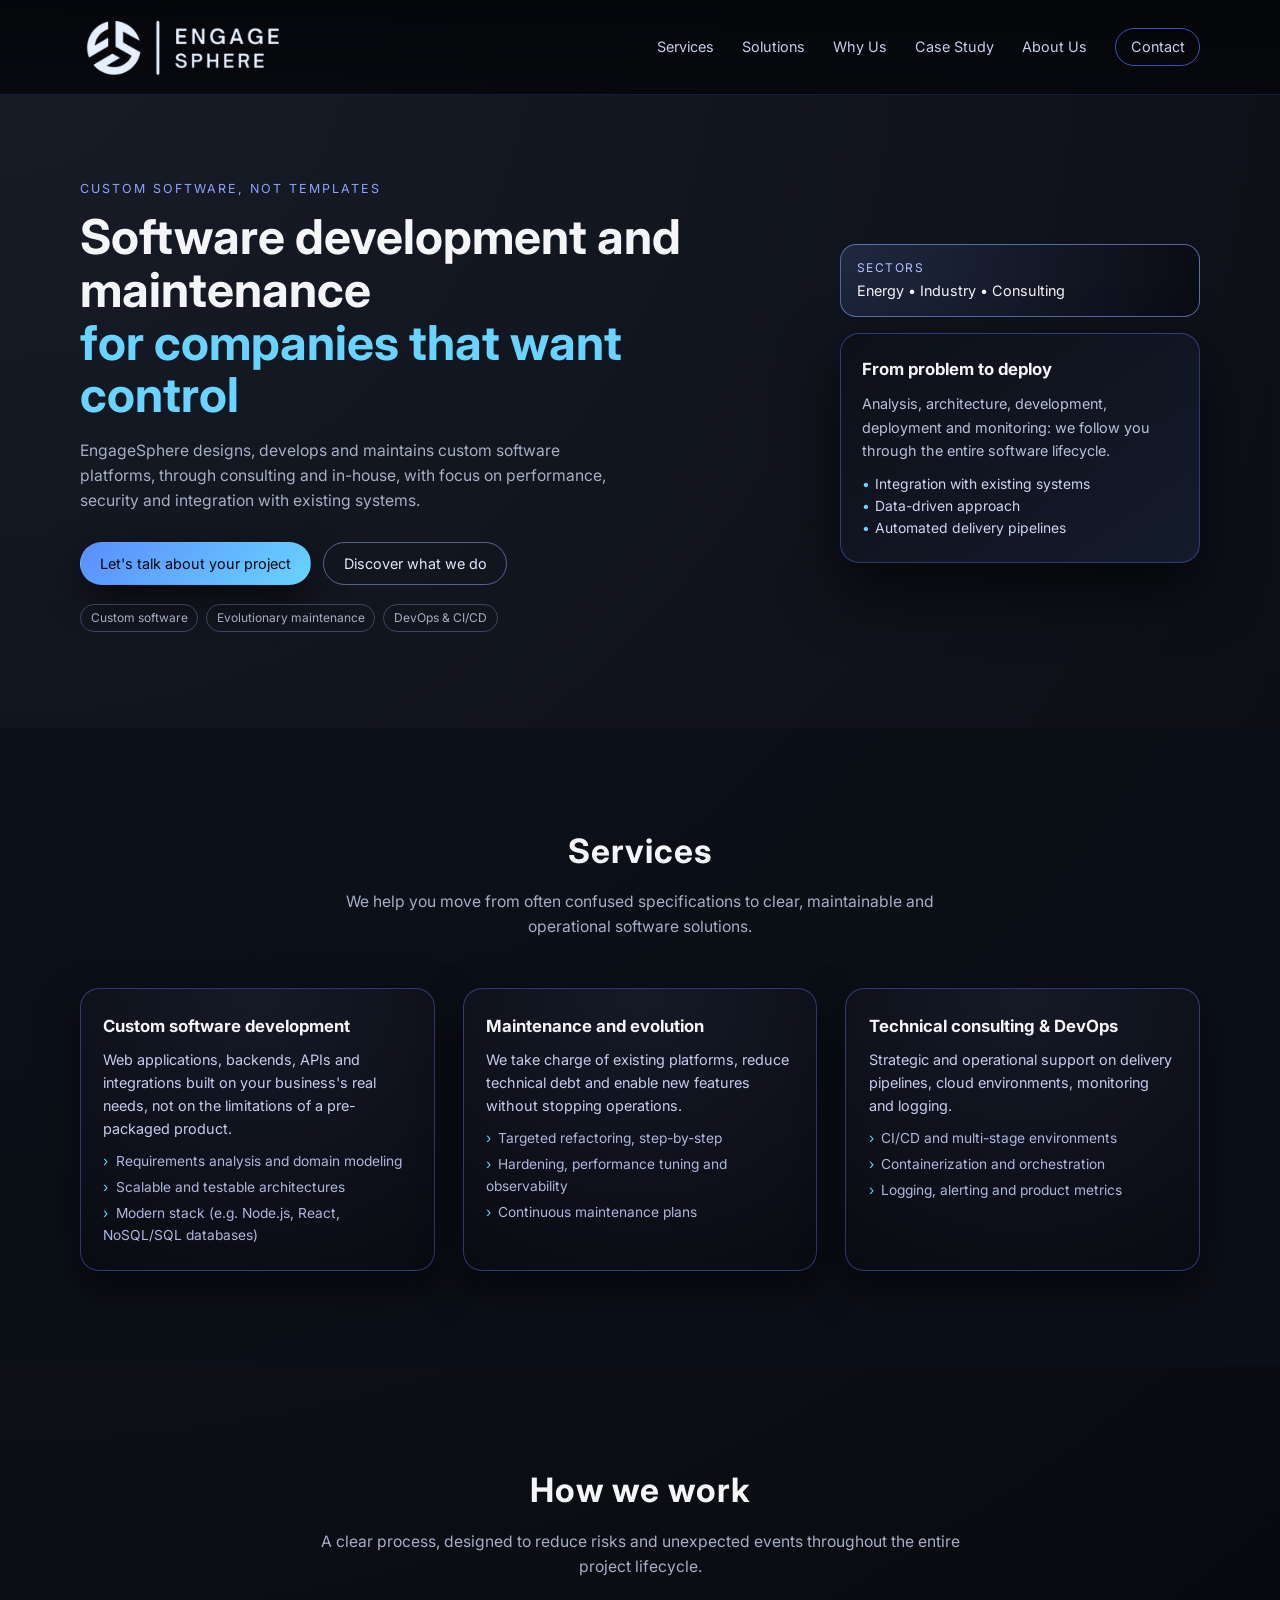
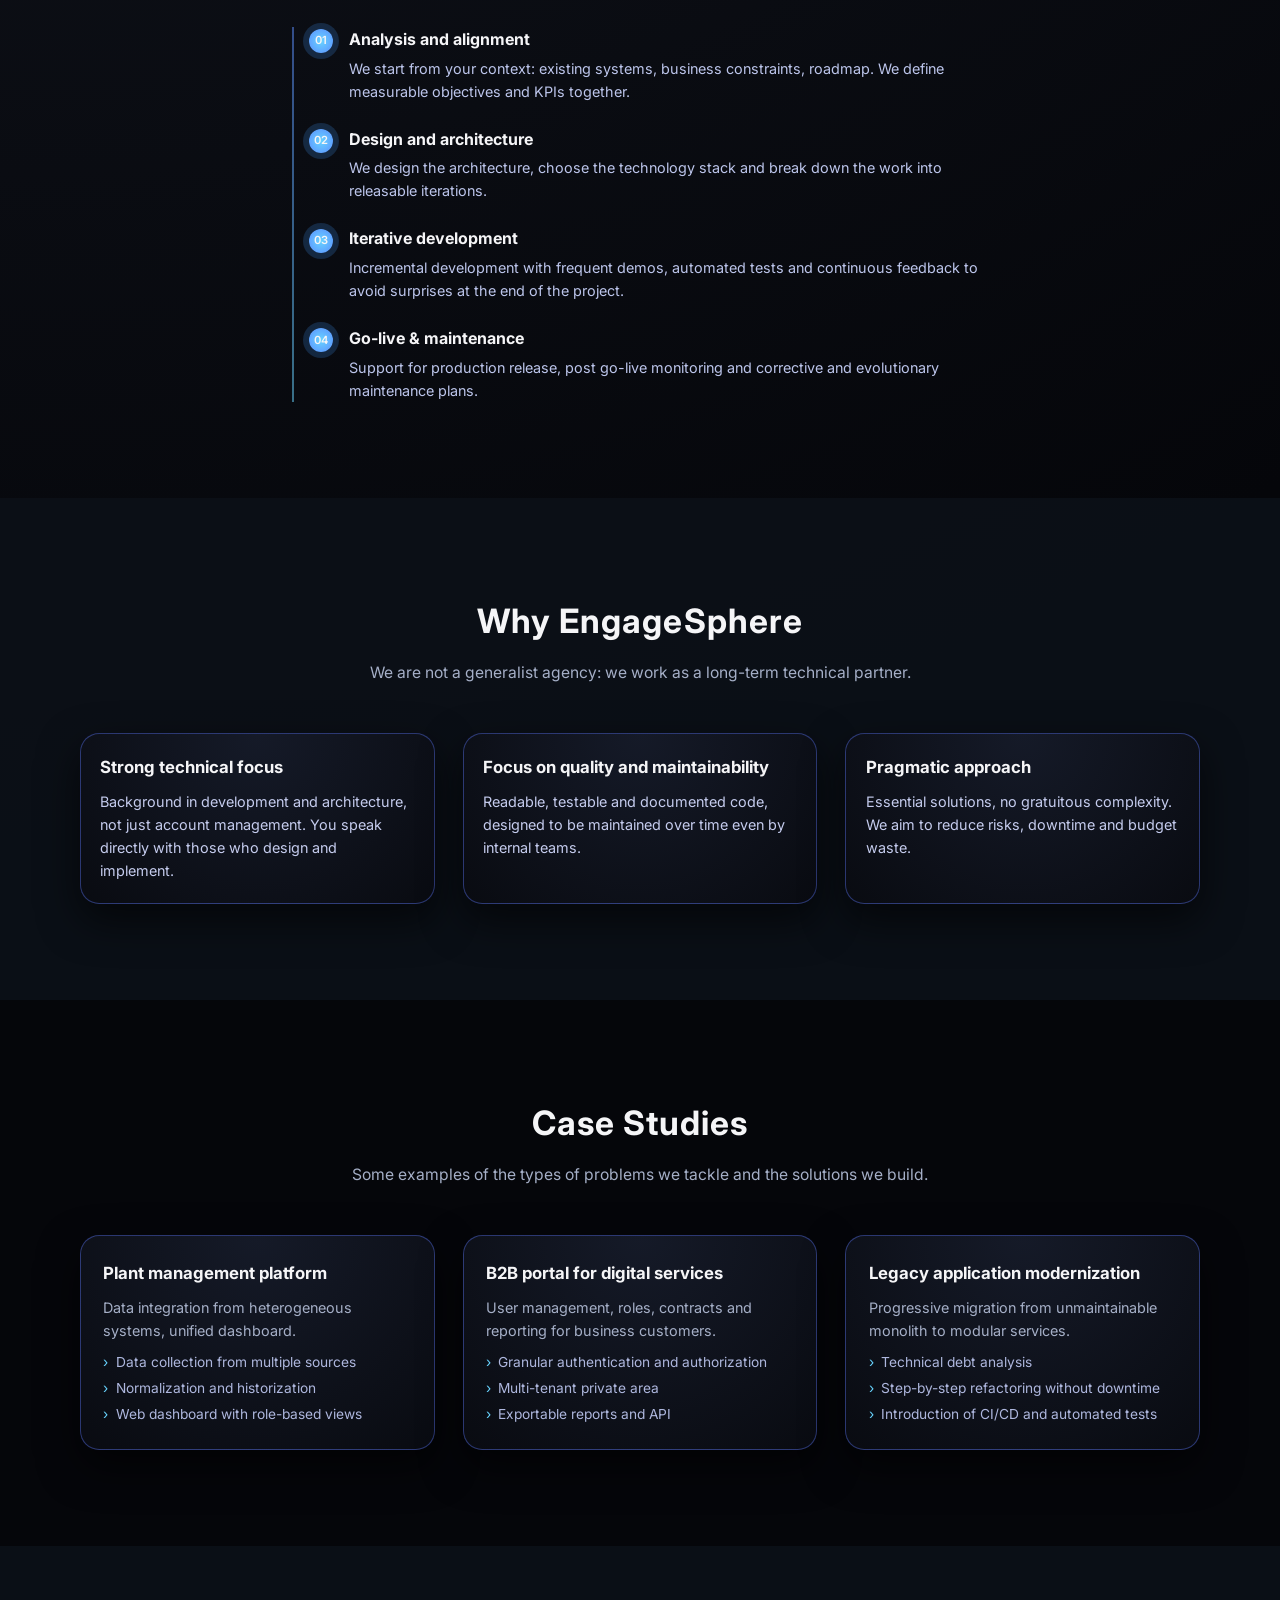
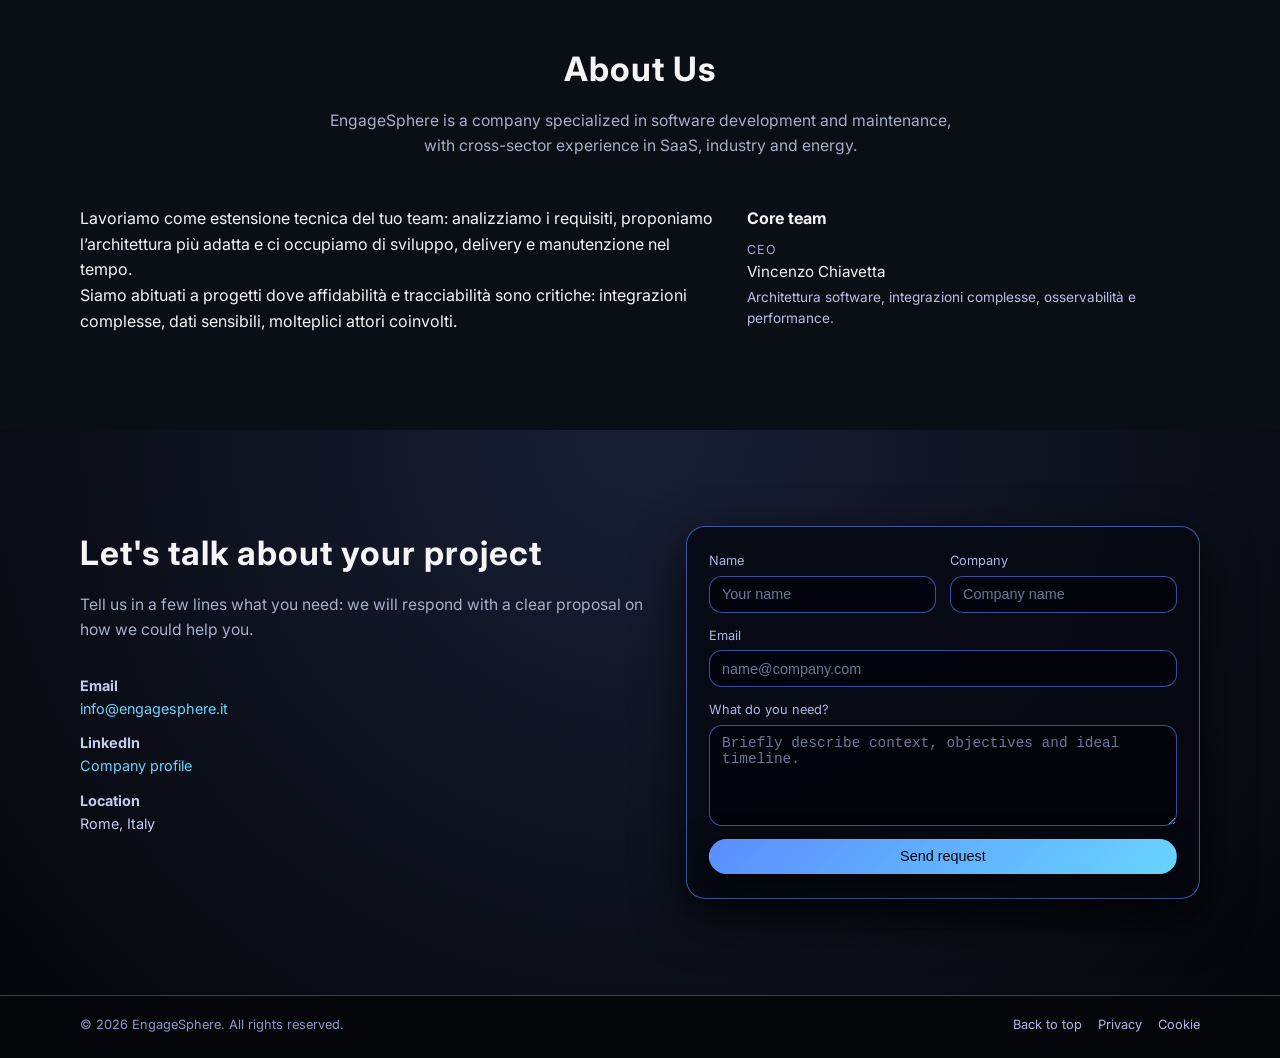
==== index.html @ ba004cc6 "first commit" ====
<!DOCTYPE html>
<html lang="en">

<head>
  <meta charset="UTF-8" />
  <meta name="viewport" content="width=device-width, initial-scale=1.0" />
  <title>EngageSphere – Custom Software & Consulting</title>
  <meta name="description"
    content="EngageSphere develops and maintains custom software, through consulting and in-house, for companies that want robust and scalable digital solutions.">
  <link rel="stylesheet" href="assets/css/style.css" />
  <link rel="preconnect" href="https://fonts.googleapis.com">
  <link rel="preconnect" href="https://fonts.gstatic.com" crossorigin>
  <link rel="icon" href="assets/img/favicon.svg" type="image/svg+xml" />

  <link href="https://fonts.googleapis.com/css2?family=Inter:wght@300;400;500;600;700&display=swap" rel="stylesheet">
</head>

<body>
  <header class="nav">
    <div class="nav-inner container">
      <a href="#hero" class="nav-logo">
        <img src="assets/img/engagesphere-logo.png" alt="EngageSphere Logo">
      </a>
      <input type="checkbox" id="nav-toggle" class="nav-toggle">

      <label for="nav-toggle" class="nav-toggle-label">
        <span></span>
      </label>
      <nav class="nav-links">
        <a href="#servizi">Services</a>
        <a href="#soluzioni">Solutions</a>
        <a href="#perche-noi">Why Us</a>
        <a href="#portfolio">Case Study</a>
        <a href="#chi-siamo">About Us</a>
        <a href="#contatti" class="nav-cta">Contact</a>
      </nav>
    </div>
  </header>

  <section id="hero" class="section hero">
    <div class="container hero-grid">
      <div class="hero-copy">
        <span class="eyebrow">Custom software, not templates</span>
        <h1>
          Software development and maintenance<br>
          <span class="accent">for companies that want control</span>
        </h1>
        <p class="hero-sub">
          EngageSphere designs, develops and maintains custom software platforms,
          through consulting and in-house, with focus on performance, security and
          integration with existing systems.
        </p>
        <div class="hero-actions">
          <a href="#contatti" class="btn primary">Let's talk about your project</a>
          <a href="#servizi" class="btn ghost">Discover what we do</a>
        </div>
        <div class="hero-tags">
          <span>Custom software</span>
          <span>Evolutionary maintenance</span>
          <span>DevOps & CI/CD</span>
        </div>
      </div>
      <div class="hero-panel">
        <div class="metric-card">
          <p class="metric-label">Sectors</p>
          <p class="metric-value">Energy • Industry • Consulting</p>
        </div>
        <div class="hero-card">
          <h3>From problem to deploy</h3>
          <p>
            Analysis, architecture, development, deployment and monitoring:
            we follow you through the entire software lifecycle.
          </p>
          <ul class="hero-list">
            <li>Integration with existing systems</li>
            <li>Data-driven approach</li>
            <li>Automated delivery pipelines</li>
          </ul>
        </div>
      </div>
    </div>
  </section>

  <section id="servizi" class="section section-alt">
    <div class="container">
      <div class="section-header">
        <h2>Services</h2>
        <p>
          We help you move from often confused specifications to clear,
          maintainable and operational software solutions.
        </p>
      </div>
      <div class="grid-3">
        <article class="card">
          <h3>Custom software development</h3>
          <p>
            Web applications, backends, APIs and integrations built on
            your business's real needs, not on the limitations of a
            pre-packaged product.
          </p>
          <ul class="card-list">
            <li>Requirements analysis and domain modeling</li>
            <li>Scalable and testable architectures</li>
            <li>Modern stack (e.g. Node.js, React, NoSQL/SQL databases)</li>
          </ul>
        </article>

        <article class="card">
          <h3>Maintenance and evolution</h3>
          <p>
            We take charge of existing platforms, reduce technical
            debt and enable new features without stopping operations.
          </p>
          <ul class="card-list">
            <li>Targeted refactoring, step-by-step</li>
            <li>Hardening, performance tuning and observability</li>
            <li>Continuous maintenance plans</li>
          </ul>
        </article>

        <article class="card">
          <h3>Technical consulting & DevOps</h3>
          <p>
            Strategic and operational support on delivery pipelines, cloud
            environments, monitoring and logging.
          </p>
          <ul class="card-list">
            <li>CI/CD and multi-stage environments</li>
            <li>Containerization and orchestration</li>
            <li>Logging, alerting and product metrics</li>
          </ul>
        </article>
      </div>
    </div>
  </section>

  <section id="soluzioni" class="section">
    <div class="container">
      <div class="section-header">
        <h2>How we work</h2>
        <p>
          A clear process, designed to reduce risks and unexpected events throughout
          the entire project lifecycle.
        </p>
      </div>
      <div class="timeline">
        <div class="timeline-item">
          <span class="timeline-step">01</span>
          <div class="timeline-content">
            <h3>Analysis and alignment</h3>
            <p>
              We start from your context: existing systems, business constraints,
              roadmap. We define measurable objectives and KPIs together.
            </p>
          </div>
        </div>

        <div class="timeline-item">
          <span class="timeline-step">02</span>
          <div class="timeline-content">
            <h3>Design and architecture</h3>
            <p>
              We design the architecture, choose the technology stack and
              break down the work into releasable iterations.
            </p>
          </div>
        </div>

        <div class="timeline-item">
          <span class="timeline-step">03</span>
          <div class="timeline-content">
            <h3>Iterative development</h3>
            <p>
              Incremental development with frequent demos, automated tests and
              continuous feedback to avoid surprises at the end of the project.
            </p>
          </div>
        </div>

        <div class="timeline-item">
          <span class="timeline-step">04</span>
          <div class="timeline-content">
            <h3>Go-live & maintenance</h3>
            <p>
              Support for production release, post go-live monitoring and
              corrective and evolutionary maintenance plans.
            </p>
          </div>
        </div>
      </div>
    </div>
  </section>

  <section id="perche-noi" class="section section-alt">
    <div class="container">
      <div class="section-header">
        <h2>Why EngageSphere</h2>
        <p>
          We are not a generalist agency: we work as a long-term
          technical partner.
        </p>
      </div>
      <div class="grid-3">
        <article class="card small">
          <h3>Strong technical focus</h3>
          <p>
            Background in development and architecture, not just account management.
            You speak directly with those who design and implement.
          </p>
        </article>

        <article class="card small">
          <h3>Focus on quality and maintainability</h3>
          <p>
            Readable, testable and documented code, designed to be
            maintained over time even by internal teams.
          </p>
        </article>

        <article class="card small">
          <h3>Pragmatic approach</h3>
          <p>
            Essential solutions, no gratuitous complexity. We aim to
            reduce risks, downtime and budget waste.
          </p>
        </article>
      </div>
    </div>
  </section>

  <section id="portfolio" class="section">
    <div class="container">
      <div class="section-header">
        <h2>Case Studies</h2>
        <p>
          Some examples of the types of problems we tackle and the solutions
          we build.
        </p>
      </div>
      <div class="grid-3">
        <article class="card">
          <h3>Plant management platform</h3>
          <p class="tagline">
            Data integration from heterogeneous systems, unified dashboard.
          </p>
          <ul class="card-list">
            <li>Data collection from multiple sources</li>
            <li>Normalization and historization</li>
            <li>Web dashboard with role-based views</li>
          </ul>
        </article>

        <article class="card">
          <h3>B2B portal for digital services</h3>
          <p class="tagline">
            User management, roles, contracts and reporting for business customers.
          </p>
          <ul class="card-list">
            <li>Granular authentication and authorization</li>
            <li>Multi-tenant private area</li>
            <li>Exportable reports and API</li>
          </ul>
        </article>

        <article class="card">
          <h3>Legacy application modernization</h3>
          <p class="tagline">
            Progressive migration from unmaintainable monolith to modular services.
          </p>
          <ul class="card-list">
            <li>Technical debt analysis</li>
            <li>Step-by-step refactoring without downtime</li>
            <li>Introduction of CI/CD and automated tests</li>
          </ul>
        </article>
      </div>
    </div>
  </section>

  <section id="chi-siamo" class="section section-alt">
    <div class="container">
      <div class="section-header">
        <h2>About Us</h2>
        <p>
          EngageSphere is a company specialized in software development and maintenance,
          with cross-sector experience in SaaS, industry and energy.
        </p>
      </div>
      <div class="about-grid">
        <div>
          <p>
            Lavoriamo come estensione tecnica del tuo team: analizziamo i
            requisiti, proponiamo l’architettura più adatta e ci occupiamo di
            sviluppo, delivery e manutenzione nel tempo.
          </p>
          <p>
            Siamo abituati a progetti dove affidabilità e tracciabilità sono
            critiche: integrazioni complesse, dati sensibili, molteplici attori
            coinvolti.
          </p>
        </div>
        <div class="team">
          <h3>Core team</h3>
          <ul>
            <li>
              <span class="role">CEO</span>
              <span class="name">Vincenzo Chiavetta</span>
              <p>
                Architettura software, integrazioni complesse, osservabilità e
                performance.
              </p>
            </li>
          </ul>
        </div>
      </div>
    </div>
  </section>

  <section id="contatti" class="section contact">
    <div class="container contact-grid">
      <div>
        <div class="section-header left">
          <h2>Let's talk about your project</h2>
          <p>
            Tell us in a few lines what you need: we will respond with a
            clear proposal on how we could help you.
          </p>
        </div>
        <div class="contact-info">
          <p><strong>Email</strong><br><a href="mailto:info@engagesphere.it">info@engagesphere.it</a></p>
          <p><strong>LinkedIn</strong><br><a href="https://www.linkedin.com/company/engagesphere-srls" target="_blank"
              rel="noopener">Company profile</a></p>
          <p><strong>Location</strong><br>Rome, Italy</p>
        </div>
      </div>
      <div>
        <form class="contact-form" id="contact-form">
          <div class="form-row">
            <div class="form-field">
              <label for="nome">Name</label>
              <input type="text" id="nome" name="name" placeholder="Your name" required>
            </div>
            <div class="form-field">
              <label for="azienda">Company</label>
              <input type="text" id="azienda" name="company" placeholder="Company name">
            </div>
          </div>

          <div class="form-field">
            <label for="email">Email</label>
            <input type="email" id="email" name="email" placeholder="name@company.com" required>
          </div>

          <div class="form-field">
            <label for="messaggio">What do you need?</label>
            <textarea required id="messaggio" name="message" rows="5"
              placeholder="Briefly describe context, objectives and ideal timeline."></textarea>
          </div>
          <p class="form-note" id="form-note"></p>
          <button type="submit" class="btn primary full-width">
            Send request
          </button>
        </form>
      </div>
    </div>
  </section>

  <footer class="footer">
    <div class="container footer-inner">
      <span>© <span id="year"></span> EngageSphere. All rights reserved.</span>
      <div class="footer-links">
        <a href="#hero">Back to top</a>
        <a href="privacy.html">Privacy</a>
        <a href="cookies.html">Cookie</a>
      </div>
    </div>
  </footer>

  <script>
    document.getElementById('year').textContent = new Date().getFullYear();

    document
      .getElementById('contact-form')
      .addEventListener('submit', function (e) {
        e.preventDefault();

        fetch('https://formspree.io/f/meowngrq', {
          method: 'POST',
          header: {
            origin: 'https://engagesphere.it'
          },
          body: new FormData(this),
        }).finally(() => {
          const formNote = document.getElementById('form-note');

          formNote.textContent = 'Thank you for contacting us! We will respond as soon as possible.';

          setTimeout(() => {
            formNote.textContent = '';
            this.reset();
          }, 5000);
        });

      });
  </script>
</body>

</html>
---- assets/css/style.css ----
/* RESET BASE MOLTO LEGGERO */
*,
*::before,
*::after {
  box-sizing: border-box;
  margin: 0;
  padding: 0;
}

html {
  scroll-behavior: smooth;
  background-color: #000;
}

body {
  font-family: 'Inter', system-ui, -apple-system, BlinkMacSystemFont, 'Segoe UI',
    sans-serif;
  background: radial-gradient(circle at top left, #171c27 0, #05060a 55%);
  color: #f5f5f7;
  line-height: 1.6;
}

/* LAYOUT GENERALE */

.container {
  width: min(1120px, 100% - 3rem);
  margin: 0 auto;
}

.section {
  padding: 6rem 0;
}

.section-alt {
  background: rgba(12, 16, 24, 0.9);
}

.section-header {
  text-align: center;
  max-width: 640px;
  margin: 0 auto 3rem;
}

.section-header.left {
  text-align: left;
  margin: 0 0 2rem;
}

.section-header h2 {
  font-size: 2.1rem;
  letter-spacing: 0.03em;
  margin-bottom: 0.75rem;
}

.section-header p {
  color: #a5afc7;
  font-size: 0.98rem;
}

/* NAVBAR */

.nav {
  position: sticky;
  top: 0;
  z-index: 1000;
  backdrop-filter: blur(12px);
  background: linear-gradient(to bottom, rgba(5, 6, 10, 0.95), rgba(5, 6, 10, 0.82));
  border-bottom: 1px solid rgba(84, 115, 255, 0.2);
}

.nav-inner {
  display: flex;
  align-items: center;
  justify-content: space-between;
  padding: 0.75rem 0;
}

.nav-logo {
  display: flex;
  align-items: center;
  gap: 0.5rem;
  text-decoration: none;
  color: #f5f5f7;
  font-weight: 600;
  letter-spacing: 0.04em;
  text-transform: uppercase;
  font-size: 0.8rem;
}

.nav-logo img {
  height: 70px;
  width: auto;
}

.nav-links {
  display: flex;
  align-items: center;
  gap: 1.75rem;
  font-size: 0.9rem;
}

.nav-links a {
  text-decoration: none;
  color: #c7cfeb;
  transition: color 0.2s ease, transform 0.2s ease;
}

.nav-links a:hover {
  color: #ffffff;
  transform: translateY(-1px);
}

.nav-cta {
  padding: 0.4rem 0.9rem;
  border-radius: 999px;
  border: 1px solid rgba(84, 115, 255, 0.7);
}

/* NAV MOBILE */

.nav-toggle {
  display: none;
  height: 22px;
}

.nav-toggle-label {
  display: none;
  cursor: pointer;
}

.nav-toggle-label span,
.nav-toggle-label span::before,
.nav-toggle-label span::after {
  display: block;
  width: 22px;
  height: 2px;
  background: #ffffff;
  border-radius: 10px;
  position: relative;
  transition: 0.2s ease;
}

.nav-toggle-label span::before,
.nav-toggle-label span::after {
  content: '';
  position: absolute;
  left: 0;
}

.nav-toggle-label span::before {
  top: -6px;
}

.nav-toggle-label span::after {
  top: 6px;
}

/* HERO */

.hero {
  padding-top: 5rem;
}

.hero-grid {
  display: grid;
  gap: 3rem;
  align-items: center;
}

.hero-copy h1 {
  font-size: clamp(2.3rem, 4vw, 3rem);
  line-height: 1.1;
  margin-bottom: 1rem;
}

.hero-copy .accent {
  color: #68d4ff;
}

.hero-sub {
  color: #a5afc7;
  max-width: 34rem;
  font-size: 0.98rem;
}

.eyebrow {
  display: inline-block;
  font-size: 0.78rem;
  text-transform: uppercase;
  letter-spacing: 0.16em;
  color: #8fa2ff;
  margin-bottom: 0.75rem;
}

.hero-actions {
  display: flex;
  flex-wrap: wrap;
  gap: 0.75rem;
  margin: 1.8rem 0 1.2rem;
}

.hero-tags {
  display: flex;
  flex-wrap: wrap;
  gap: 0.5rem;
}

.hero-tags span {
  font-size: 0.75rem;
  padding: 0.2rem 0.6rem;
  border-radius: 999px;
  border: 1px solid rgba(158, 175, 255, 0.3);
  color: #a5afc7;
}

/* HERO PANEL */

.hero-panel {
  display: grid;
  gap: 1rem;
  max-width: 360px;
  margin-left: auto;
}

.metric-card {
  padding: 0.85rem 1rem;
  border-radius: 1rem;
  background: radial-gradient(circle at top left, #1f2840, #0a0c13);
  border: 1px solid rgba(130, 162, 255, 0.6);
}

.metric-label {
  font-size: 0.75rem;
  text-transform: uppercase;
  letter-spacing: 0.12em;
  color: #b5c0ff;
}

.metric-value {
  font-size: 0.9rem;
  margin-top: 0.1rem;
}

.hero-card {
  padding: 1.4rem 1.3rem;
  border-radius: 1.2rem;
  background: linear-gradient(145deg, #0d1018, #141b2b);
  border: 1px solid rgba(87, 119, 255, 0.4);
  box-shadow: 0 26px 60px rgba(0, 0, 0, 0.65);
}

.hero-card h3 {
  margin-bottom: 0.6rem;
  font-size: 1.05rem;
}

.hero-card p {
  color: #b7c0dd;
  font-size: 0.9rem;
  margin-bottom: 0.7rem;
}

.hero-list {
  list-style: none;
  font-size: 0.87rem;
  color: #cfd5f3;
}

.hero-list li::before {
  content: '•';
  margin-right: 0.35rem;
  color: #68d4ff;
}

/* BUTTONS */

.btn {
  display: inline-flex;
  align-items: center;
  justify-content: center;
  padding: 0.55rem 1.2rem;
  border-radius: 999px;
  border: 1px solid transparent;
  font-size: 0.9rem;
  text-decoration: none;
  cursor: pointer;
  transition: background 0.18s ease, color 0.18s ease, transform 0.18s ease,
    box-shadow 0.18s ease, border-color 0.18s ease;
  white-space: nowrap;
}

.btn.primary {
  background: linear-gradient(135deg, #5b8dff, #68d4ff);
  color: #05060a;
  box-shadow: 0 14px 35px rgba(0, 0, 0, 0.6);
}

.btn.primary:hover {
  transform: translateY(-1px);
  box-shadow: 0 18px 42px rgba(0, 0, 0, 0.75);
}

.btn.ghost {
  border-color: rgba(158, 175, 255, 0.5);
  color: #e2e6ff;
  background: transparent;
}

.btn.ghost:hover {
  background: rgba(140, 160, 255, 0.12);
}

.btn.full-width {
  width: 100%;
}

/* GRID GENERICHE */

.grid-3 {
  display: grid;
  gap: 1.75rem;
}

.card {
  background: radial-gradient(circle at top, #151a28, #090b11);
  border-radius: 1.2rem;
  padding: 1.5rem 1.4rem;
  border: 1px solid rgba(92, 121, 255, 0.4);
  box-shadow: 0 16px 40px rgba(0, 0, 0, 0.6);
}

.card.small {
  padding: 1.3rem 1.2rem;
}

.card h3 {
  font-size: 1.05rem;
  margin-bottom: 0.55rem;
}

.card p {
  font-size: 0.9rem;
  color: #c5ccee;
}

.card-list {
  list-style: none;
  margin-top: 0.6rem;
  font-size: 0.86rem;
  color: #aeb7de;
}

.card-list li+li {
  margin-top: 0.25rem;
}

.card-list li::before {
  content: '›';
  margin-right: 0.45rem;
  color: #68d4ff;
}

.card .tagline {
  color: #a5afc7;
  font-size: 0.9rem;
  margin-bottom: 0.5rem;
}

/* TIMELINE */

.timeline {
  display: grid;
  gap: 1.5rem;
  max-width: 720px;
  margin: 0 auto;
  position: relative;
}

.timeline::before {
  content: '';
  position: absolute;
  left: 12px;
  top: 0;
  bottom: 0;
  width: 2px;
  background: linear-gradient(to bottom, #5b8dff, #68d4ff);
  opacity: 0.5;
}

.timeline-item {
  display: flex;
  gap: 1rem;
  position: relative;
  padding-left: 1.8rem;
}

.timeline-step {
  flex: 0 0 auto;
  width: 24px;
  height: 24px;
  border-radius: 50%;
  background: radial-gradient(circle, #68d4ff, #5b8dff);
  display: flex;
  align-items: center;
  justify-content: center;
  font-size: 0.7rem;
  font-weight: 600;
  margin-top: 0.15rem;
  box-shadow: 0 0 0 6px rgba(68, 153, 255, 0.2);
}

.timeline-content h3 {
  font-size: 1rem;
  margin-bottom: 0.25rem;
}

.timeline-content p {
  font-size: 0.9rem;
  color: #bcc5eb;
}

/* ABOUT */

.about-grid {
  display: grid;
  gap: 2rem;
}

.team h3 {
  font-size: 1rem;
  margin-bottom: 0.5rem;
}

.team ul {
  list-style: none;
  display: grid;
  gap: 0.9rem;
}

.team li p {
  font-size: 0.85rem;
  color: #b6bfe3;
}

.role {
  display: block;
  font-size: 0.78rem;
  color: #9da9d8;
  text-transform: uppercase;
  letter-spacing: 0.1em;
}

.name {
  display: block;
  font-size: 0.95rem;
  margin-bottom: 0.15rem;
}

/* CONTATTI */

.contact {
  background: radial-gradient(circle at top, #181f35, #05060a);
}

.contact-grid {
  display: grid;
  gap: 2.5rem;
}

.contact-info p {
  font-size: 0.9rem;
  color: #c3cbef;
  margin-bottom: 0.7rem;
}

.contact-info a {
  color: #68d4ff;
  text-decoration: none;
}

.contact-info a:hover {
  text-decoration: underline;
}

.contact-form {
  background: rgba(6, 9, 18, 0.85);
  border-radius: 1.2rem;
  padding: 1.5rem 1.4rem;
  border: 1px solid rgba(101, 138, 255, 0.6);
  box-shadow: 0 18px 50px rgba(0, 0, 0, 0.75);
}

.form-row {
  display: grid;
  grid-template-columns: repeat(2, minmax(0, 1fr));
  gap: 0.9rem;
}

.form-field {
  display: flex;
  flex-direction: column;
  gap: 0.25rem;
  margin-bottom: 0.8rem;
}

.form-field label {
  font-size: 0.8rem;
  color: #aeb7e2;
}

.form-field input,
.form-field textarea {
  border-radius: 0.8rem;
  border: 1px solid rgba(96, 130, 255, 0.6);
  background: rgba(1, 3, 10, 0.75);
  padding: 0.6rem 0.75rem;
  color: #f5f5f7;
  font-size: 0.9rem;
  outline: none;
  transition: border-color 0.18s ease, box-shadow 0.18s ease,
    background 0.18s ease;
}

.form-field input::placeholder,
.form-field textarea::placeholder {
  color: #6d7697;
}

.form-field input:focus,
.form-field textarea:focus {
  border-color: #68d4ff;
  box-shadow: 0 0 0 1px rgba(98, 175, 255, 0.7);
  background: rgba(3, 7, 18, 0.95);
}

.form-note {
  font-size: 0.8rem;
  color: #4ade80;
  margin: 0.2rem 0 0.7rem;
}

/* FOOTER */

.footer {
  border-top: 1px solid rgba(73, 89, 150, 0.7);
  padding: 1.2rem 0 1.4rem;
  background: #05060a;
}

.footer-inner {
  display: flex;
  align-items: center;
  justify-content: space-between;
  gap: 1rem;
  font-size: 0.8rem;
  color: #8d97c4;
}

.footer-links {
  display: flex;
  gap: 1rem;
}

.footer-links a {
  color: #aeb7e2;
  text-decoration: none;
  font-size: 0.8rem;
}

.footer-links a:hover {
  text-decoration: underline;
}

/* RESPONSIVE */

@media (min-width: 860px) {
  .hero-grid {
    grid-template-columns: minmax(0, 1.4fr) minmax(0, 1fr);
  }
}

@media (min-width: 720px) {
  .grid-3 {
    grid-template-columns: repeat(3, minmax(0, 1fr));
  }

  .about-grid {
    grid-template-columns: 1.4fr 1fr;
  }

  .contact-grid {
    grid-template-columns: minmax(0, 1.1fr) minmax(0, 1fr);
  }
}

@media (max-width: 720px) {
  .nav-links {
    position: absolute;
    inset: 100% 0 auto 0;
    background: rgba(5, 6, 10, 0.98);
    flex-direction: column;
    padding: 0;
    border-bottom: 1px solid rgba(84, 115, 255, 0.3);
    max-height: 0;
    overflow: hidden;
  }

  .nav-toggle:checked~.nav-links {
    padding: 0.75rem 1.25rem 1rem;
  }

  .nav-toggle-label {
    display: block;
  }

  .nav-toggle:checked~.nav-toggle-label span {
    transform: rotate(45deg);
  }

  .nav-toggle:checked~.nav-toggle-label span::before {
    top: 0;
    transform: rotate(90deg);
  }

  .nav-toggle:checked~.nav-toggle-label span::after {
    top: 0;
    opacity: 0;
  }

  .nav-toggle:checked~.nav-links {
    max-height: 260px;
  }

  .hero {
    padding-top: 4rem;
  }

  .section {
    padding: 4rem 0;
  }

  .footer-inner {
    flex-direction: column;
    align-items: flex-start;
  }

  .form-row {
    grid-template-columns: 1fr;
  }
}
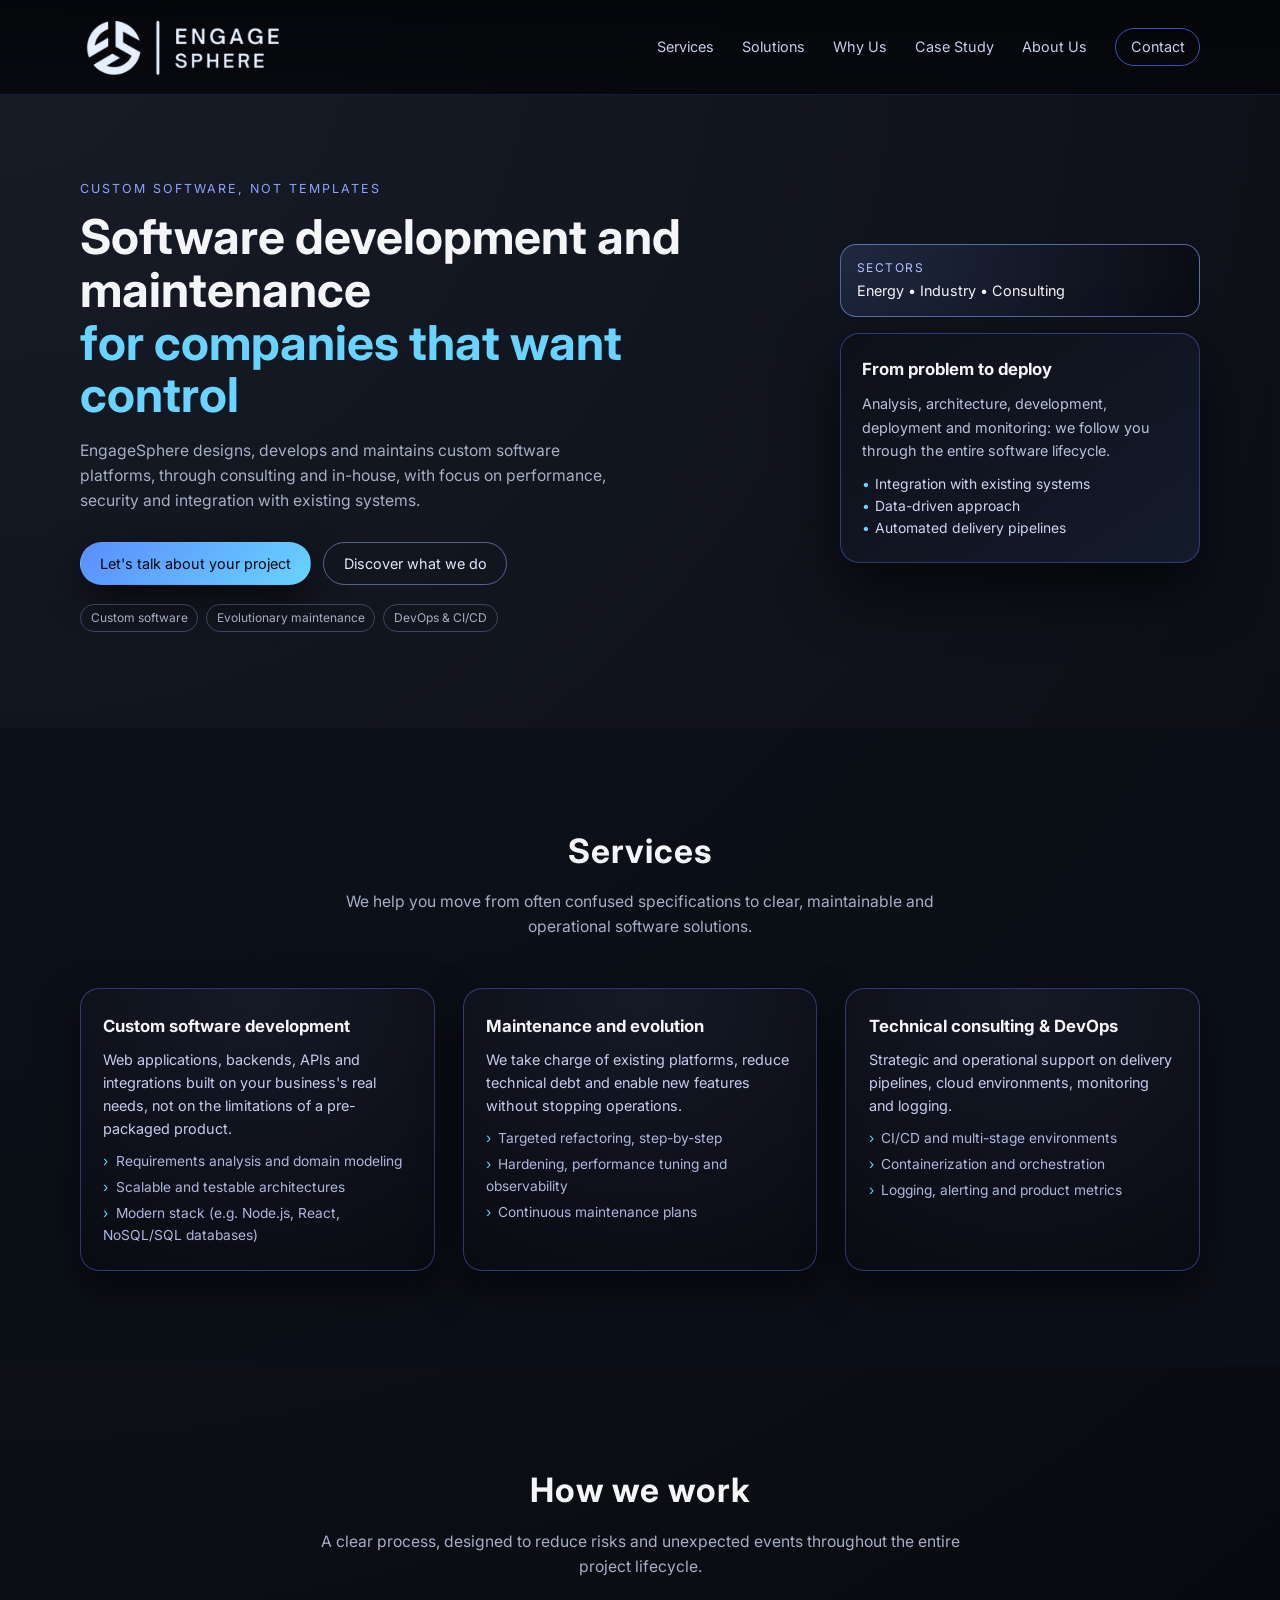
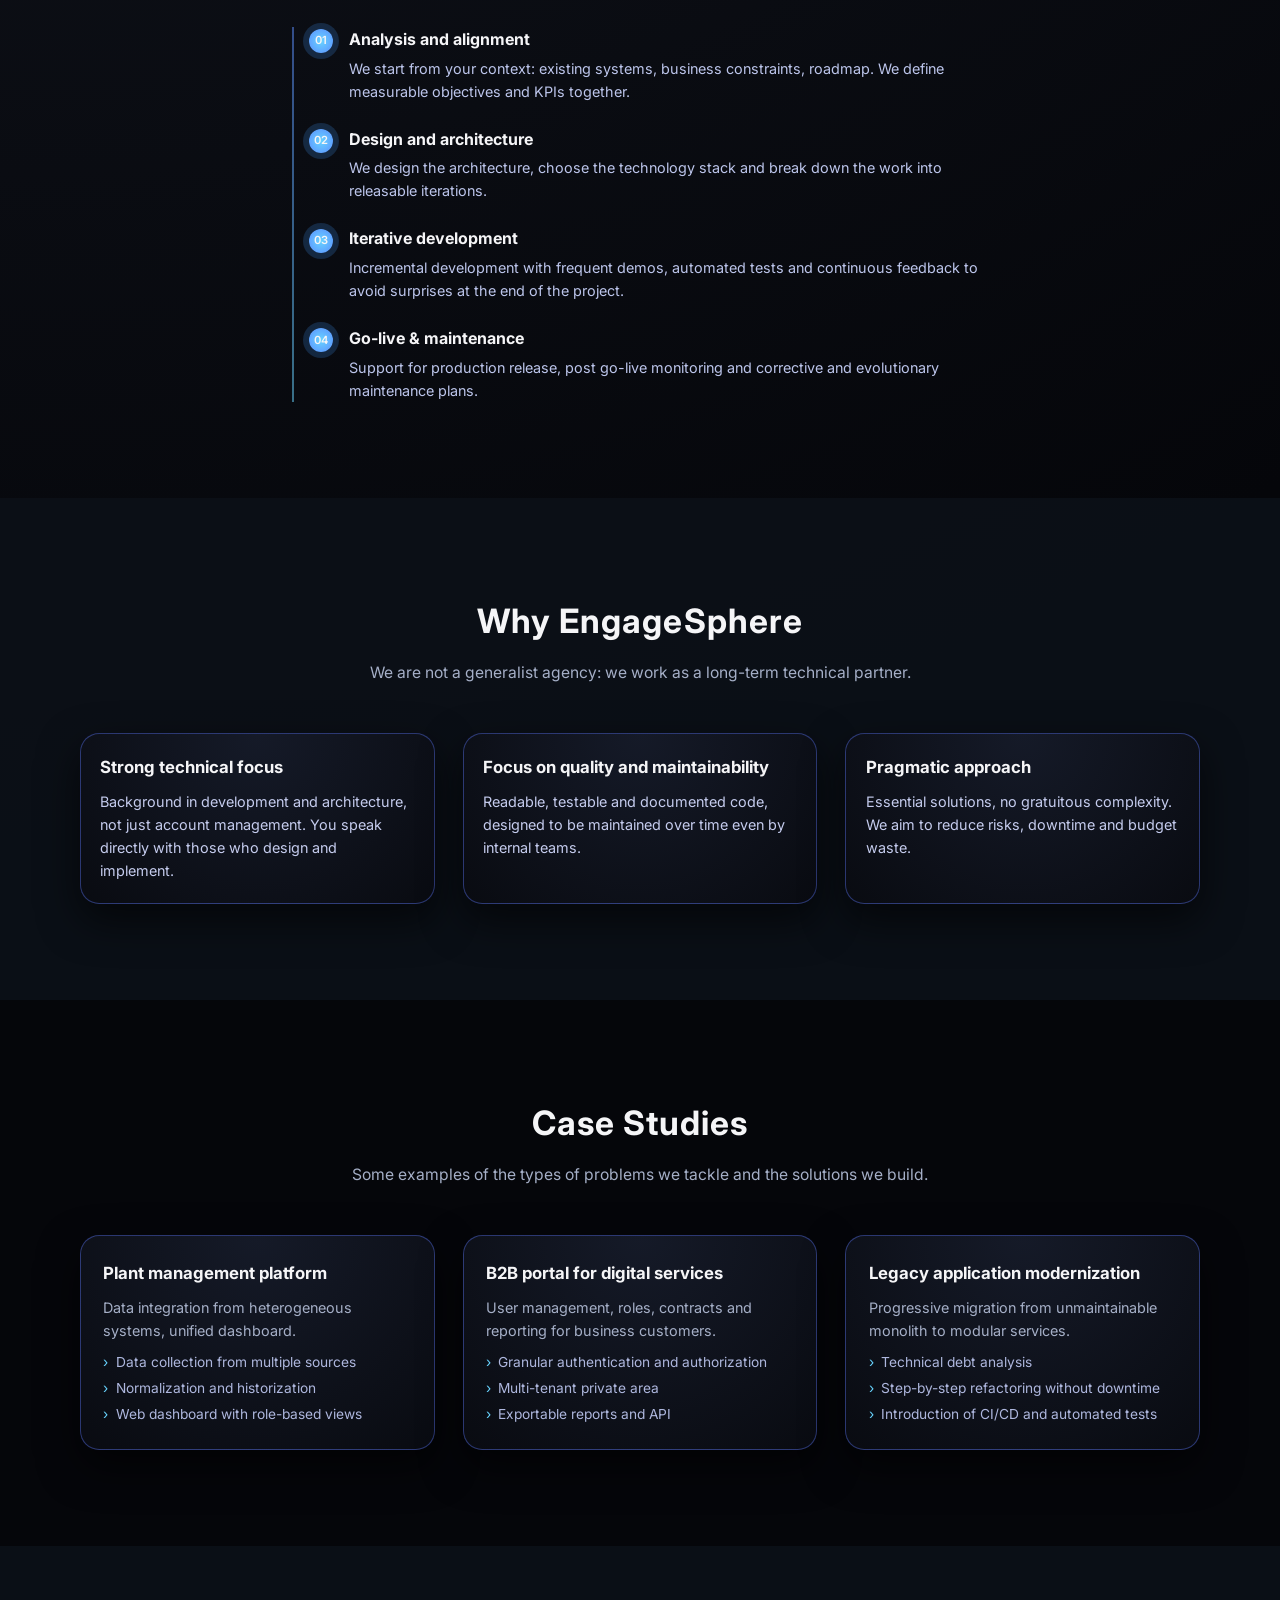
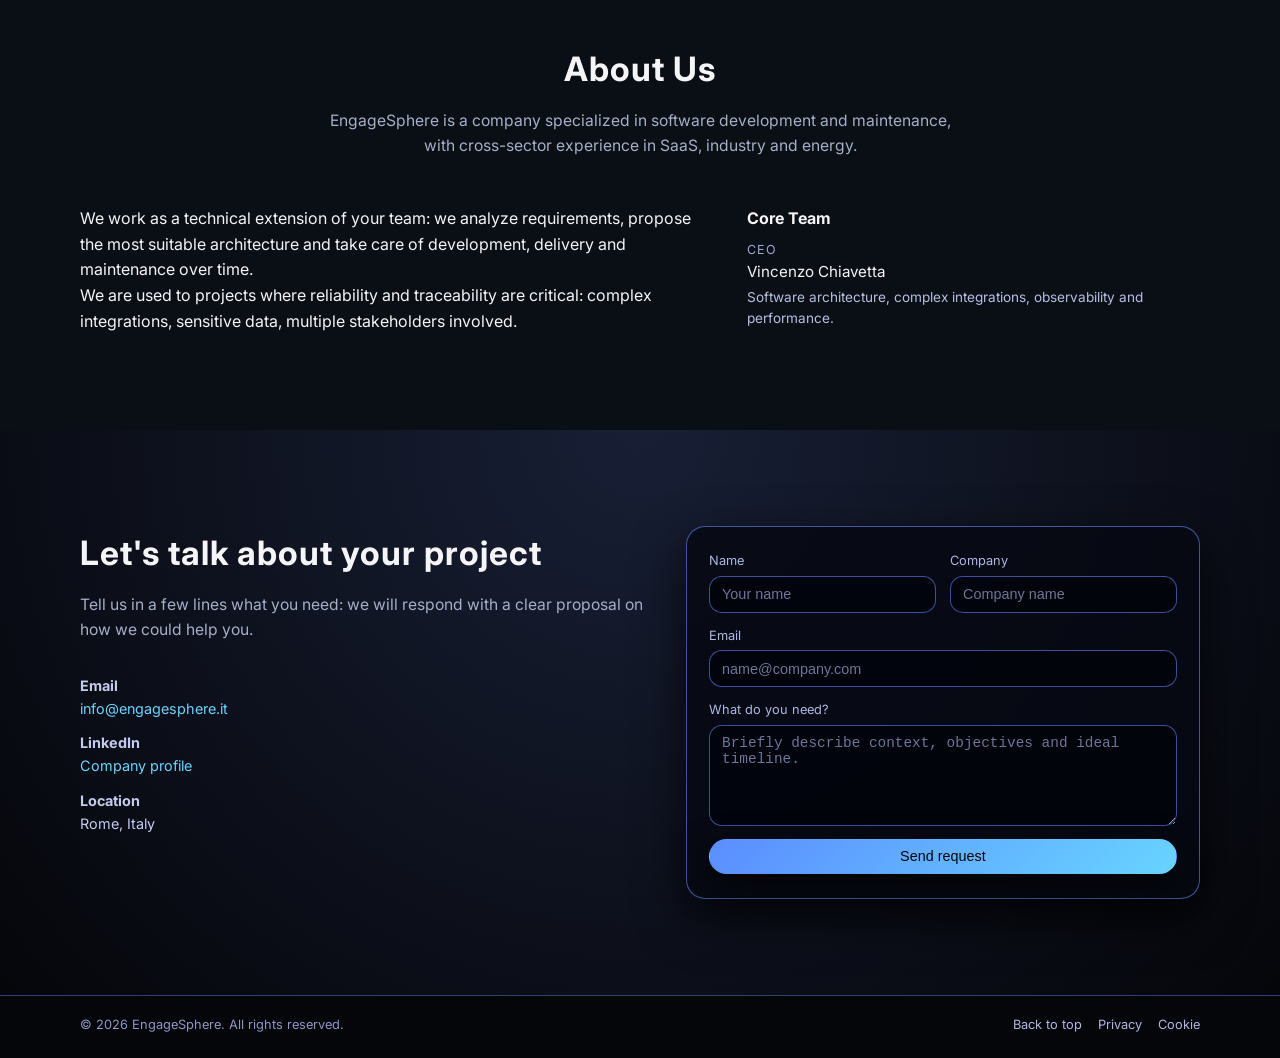
==== commit 6cbe883a: "chore: followup" ====
--- a/index.html
+++ b/index.html
@@ -289,24 +289,24 @@
       <div class="about-grid">
         <div>
           <p>
-            Lavoriamo come estensione tecnica del tuo team: analizziamo i
-            requisiti, proponiamo l’architettura più adatta e ci occupiamo di
-            sviluppo, delivery e manutenzione nel tempo.
-          </p>
-          <p>
-            Siamo abituati a progetti dove affidabilità e tracciabilità sono
-            critiche: integrazioni complesse, dati sensibili, molteplici attori
-            coinvolti.
+            We work as a technical extension of your team: we analyze
+            requirements, propose the most suitable architecture and take care of
+            development, delivery and maintenance over time.
+          </p>
+          <p>
+            We are used to projects where reliability and traceability are
+            critical: complex integrations, sensitive data, multiple stakeholders
+            involved.
           </p>
         </div>
         <div class="team">
-          <h3>Core team</h3>
+          <h3>Core Team</h3>
           <ul>
             <li>
               <span class="role">CEO</span>
               <span class="name">Vincenzo Chiavetta</span>
               <p>
-                Architettura software, integrazioni complesse, osservabilità e
+                Software architecture, complex integrations, observability and
                 performance.
               </p>
             </li>
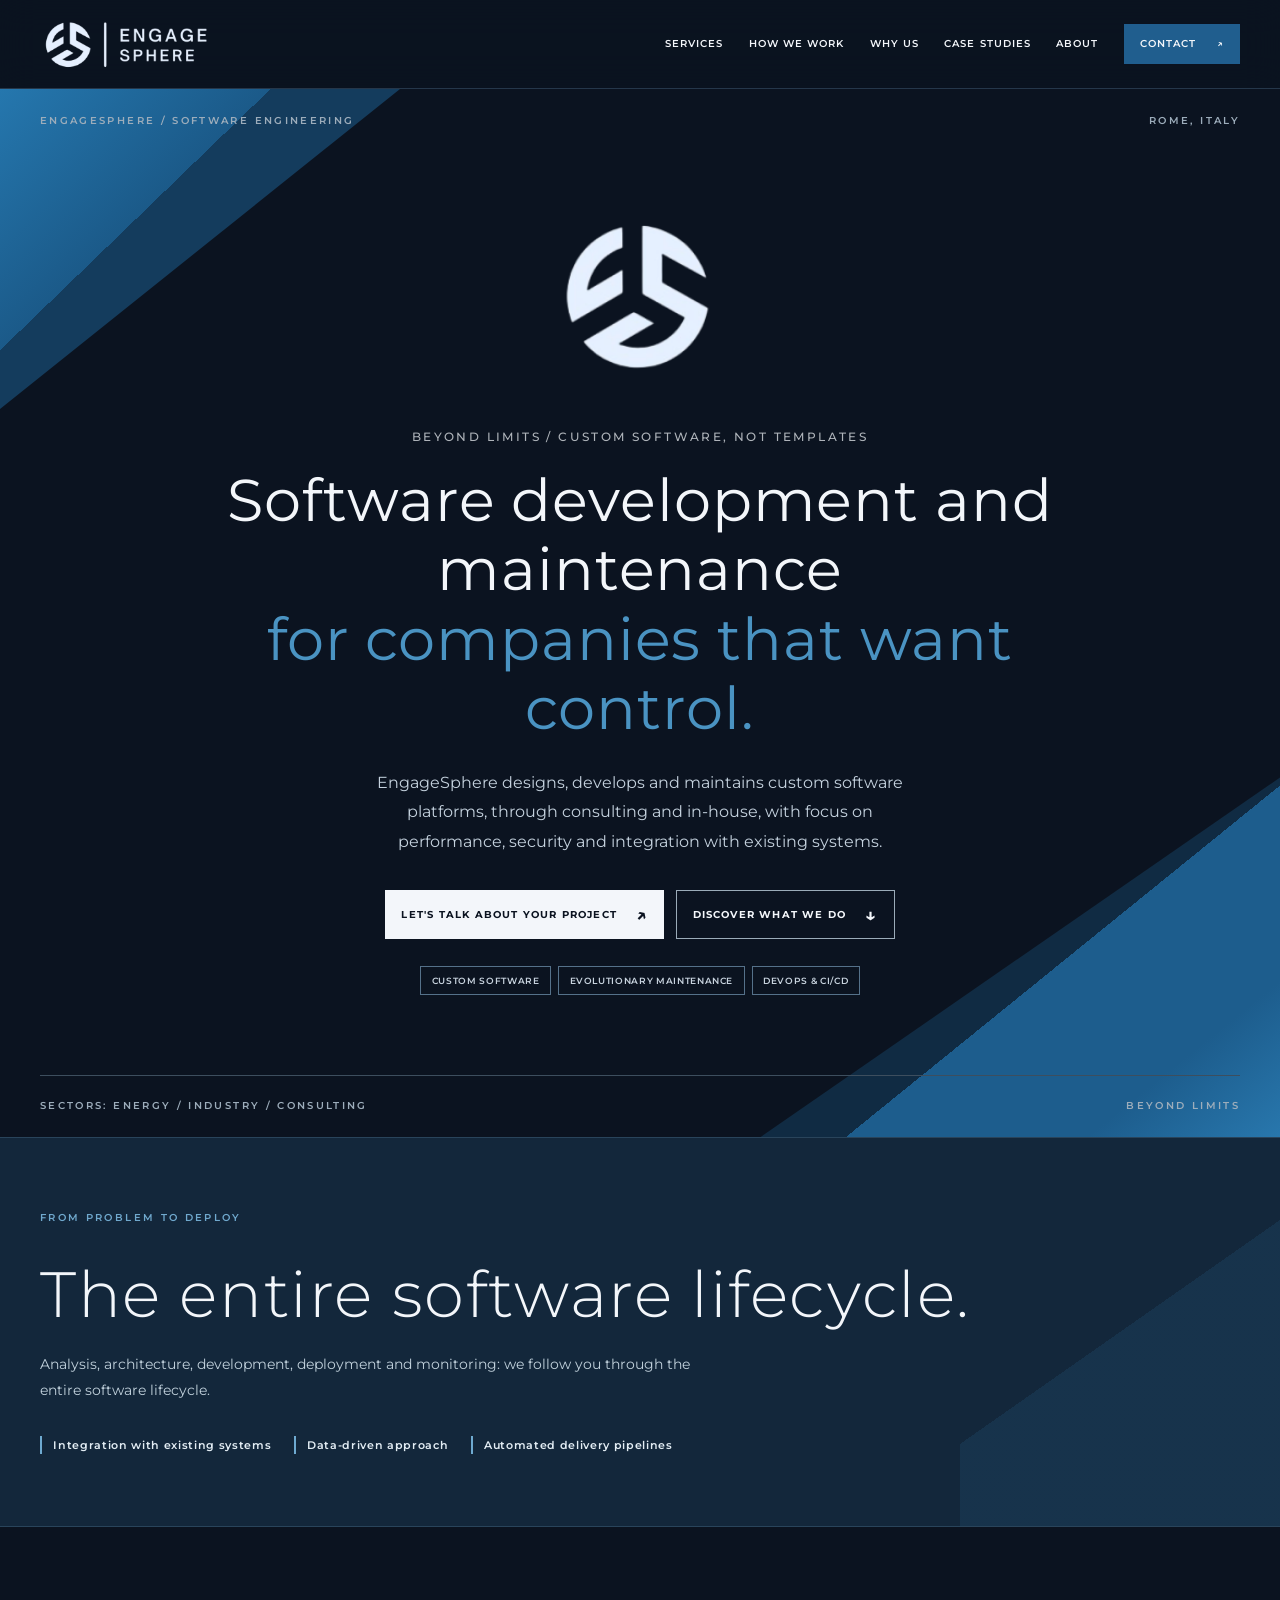
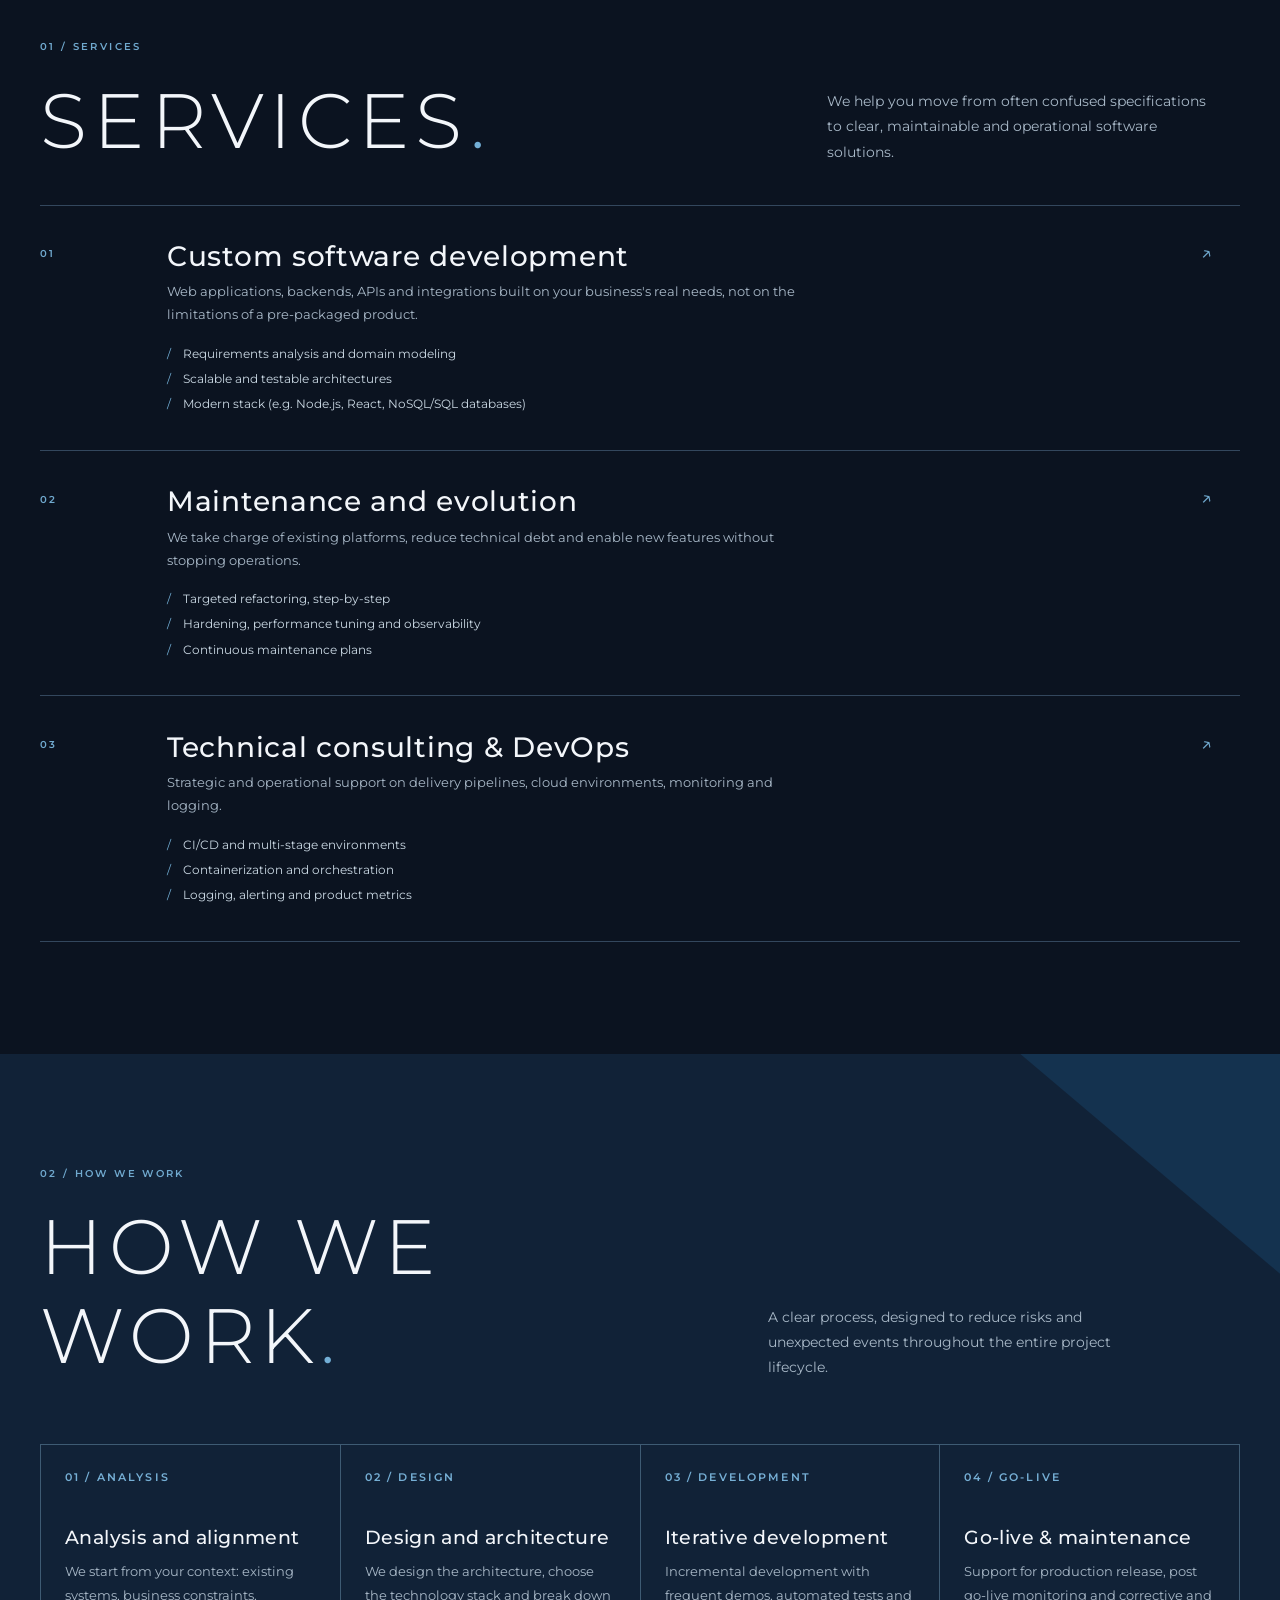
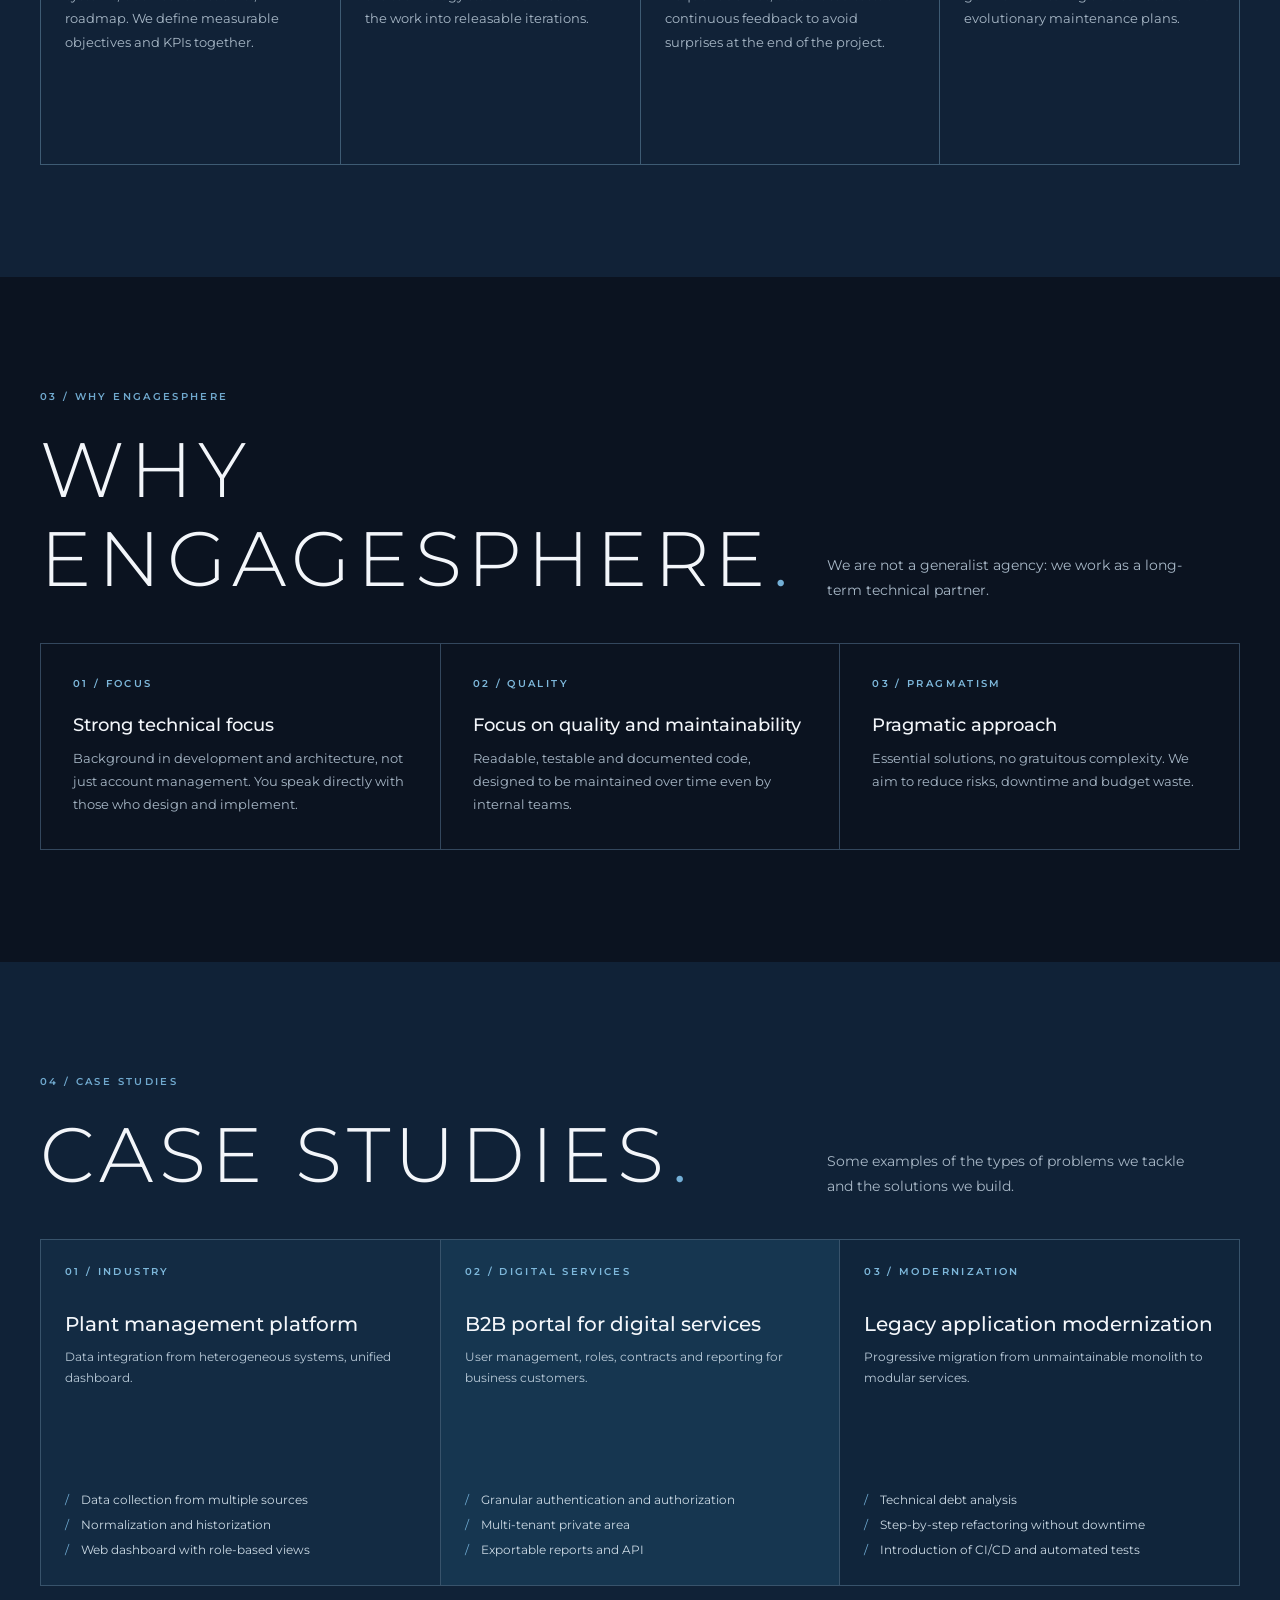
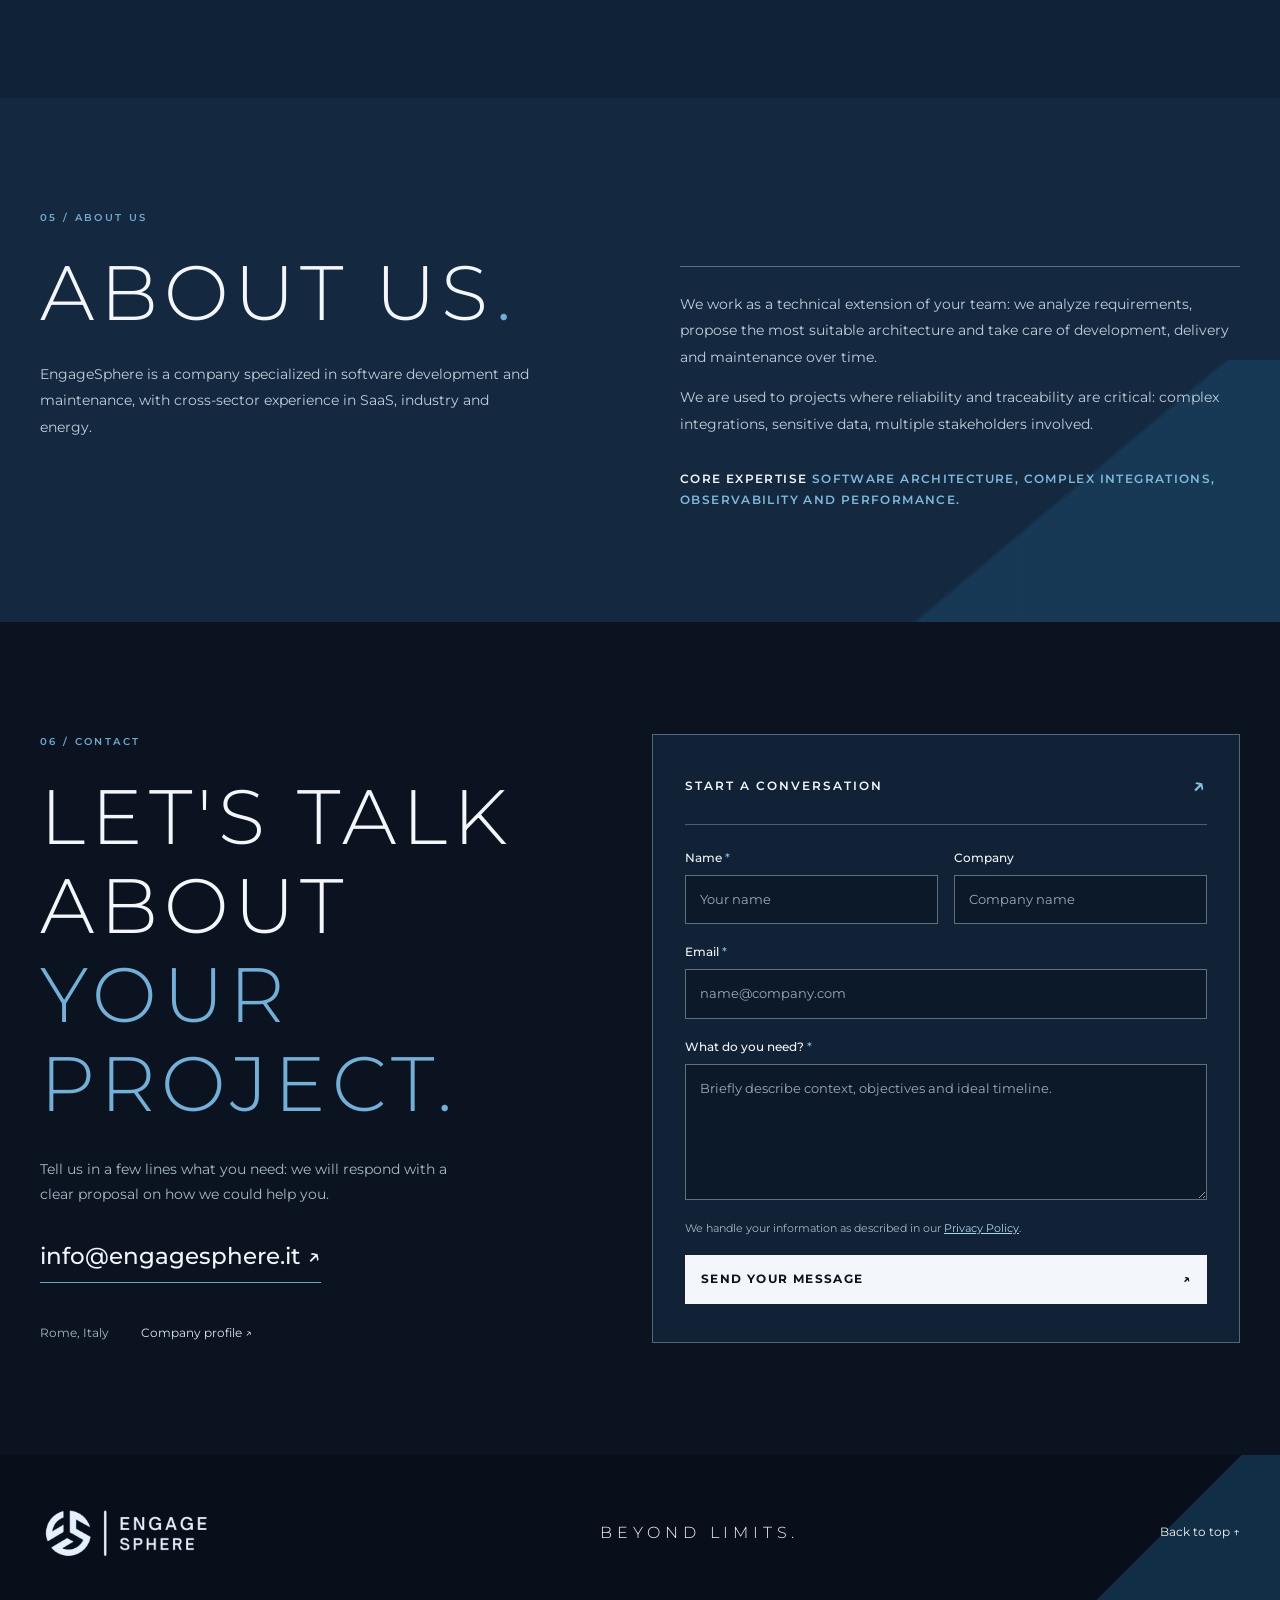
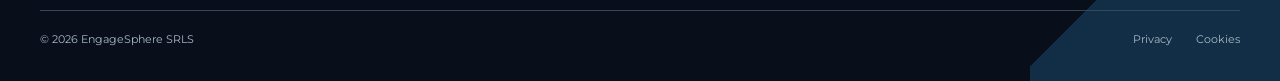
==== commit 74845854: "revamping 2026" ====
--- a/index.html
+++ b/index.html
@@ -1,408 +1,113 @@
 <!DOCTYPE html>
 <html lang="en">
-
 <head>
-  <meta charset="UTF-8" />
-  <meta name="viewport" content="width=device-width, initial-scale=1.0" />
-  <title>EngageSphere – Custom Software & Consulting</title>
-  <meta name="description"
-    content="EngageSphere develops and maintains custom software, through consulting and in-house, for companies that want robust and scalable digital solutions.">
-  <link rel="stylesheet" href="assets/css/style.css" />
+  <meta charset="UTF-8">
+  <meta name="viewport" content="width=device-width, initial-scale=1">
+  <meta name="theme-color" content="#0b1320">
+  <meta name="description" content="EngageSphere develops and maintains custom software, through consulting and in-house, for companies that want robust and scalable digital solutions.">
+  <meta property="og:title" content="EngageSphere — Beyond Limits">
+  <meta property="og:description" content="Custom software development, maintenance and technical consulting for businesses.">
+  <meta property="og:type" content="website">
+  <title>EngageSphere — Beyond Limits</title>
+  <link rel="icon" href="assets/img/favicon.svg" type="image/svg+xml">
   <link rel="preconnect" href="https://fonts.googleapis.com">
   <link rel="preconnect" href="https://fonts.gstatic.com" crossorigin>
-  <link rel="icon" href="assets/img/favicon.svg" type="image/svg+xml" />
-
-  <link href="https://fonts.googleapis.com/css2?family=Inter:wght@300;400;500;600;700&display=swap" rel="stylesheet">
+  <link href="https://fonts.googleapis.com/css2?family=Montserrat:wght@300;400;500;600;700&display=swap" rel="stylesheet">
+  <link rel="stylesheet" href="assets/css/style.css">
 </head>
-
 <body>
-  <header class="nav">
-    <div class="nav-inner container">
-      <a href="#hero" class="nav-logo">
-        <img src="assets/img/engagesphere-logo.png" alt="EngageSphere Logo">
-      </a>
-      <input type="checkbox" id="nav-toggle" class="nav-toggle">
-
-      <label for="nav-toggle" class="nav-toggle-label">
-        <span></span>
-      </label>
-      <nav class="nav-links">
-        <a href="#servizi">Services</a>
-        <a href="#soluzioni">Solutions</a>
-        <a href="#perche-noi">Why Us</a>
-        <a href="#portfolio">Case Study</a>
-        <a href="#chi-siamo">About Us</a>
-        <a href="#contatti" class="nav-cta">Contact</a>
+  <a class="skip-link" href="#main">Skip to content</a>
+  <header class="site-header" id="top">
+    <div class="container header-inner">
+      <a class="brand" href="#top" aria-label="EngageSphere, back to top"><img src="assets/img/engagesphere-logo.png" alt="EngageSphere" width="494" height="170"></a>
+      <button class="menu-toggle" type="button" aria-controls="site-nav" aria-expanded="false" aria-label="Open menu"><span></span><span></span></button>
+      <nav class="site-nav" id="site-nav" aria-label="Main navigation">
+        <a href="#services">Services</a><a href="#approach">How we work</a><a href="#why-us">Why us</a><a href="#case-studies">Case studies</a><a href="#about">About</a>
+        <a class="nav-contact" href="#contact">Contact <span aria-hidden="true">↗</span></a>
       </nav>
     </div>
   </header>
+  <main id="main">
+    <section class="hero" aria-labelledby="hero-title">
+      <div class="hero-angle hero-angle-top" aria-hidden="true"></div>
+      <div class="hero-angle hero-angle-bottom" aria-hidden="true"></div>
+      <div class="container hero-inner">
+        <div class="hero-overline"><span>ENGAGESPHERE / SOFTWARE ENGINEERING</span><span>ROME, ITALY</span></div>
+        <div class="hero-center">
+          <div class="hero-mark" aria-hidden="true"></div>
+          <p class="hero-pretitle">BEYOND LIMITS / CUSTOM SOFTWARE, NOT TEMPLATES</p>
+          <h1 id="hero-title">Software development and maintenance<br><span>for companies that want control.</span></h1>
+          <p class="hero-description">EngageSphere designs, develops and maintains custom software platforms, through consulting and in-house, with focus on performance, security and integration with existing systems.</p>
+          <div class="hero-actions"><a class="button button-light" href="#contact">LET'S TALK ABOUT YOUR PROJECT <span aria-hidden="true">↗</span></a><a class="button button-outline" href="#services">DISCOVER WHAT WE DO <span aria-hidden="true">↓</span></a></div>
+          <div class="hero-tags"><span>Custom software</span><span>Evolutionary maintenance</span><span>DevOps & CI/CD</span></div>
+        </div>
+        <div class="hero-bottom"><span>SECTORS: ENERGY / INDUSTRY / CONSULTING</span><span>BEYOND LIMITS</span></div>
+      </div>
+    </section>
 
-  <section id="hero" class="section hero">
-    <div class="container hero-grid">
-      <div class="hero-copy">
-        <span class="eyebrow">Custom software, not templates</span>
-        <h1>
-          Software development and maintenance<br>
-          <span class="accent">for companies that want control</span>
-        </h1>
-        <p class="hero-sub">
-          EngageSphere designs, develops and maintains custom software platforms,
-          through consulting and in-house, with focus on performance, security and
-          integration with existing systems.
-        </p>
-        <div class="hero-actions">
-          <a href="#contatti" class="btn primary">Let's talk about your project</a>
-          <a href="#servizi" class="btn ghost">Discover what we do</a>
-        </div>
-        <div class="hero-tags">
-          <span>Custom software</span>
-          <span>Evolutionary maintenance</span>
-          <span>DevOps & CI/CD</span>
+    <section class="statement" aria-labelledby="lifecycle-title"><div class="container statement-inner"><span class="small-label">FROM PROBLEM TO DEPLOY</span><h2 id="lifecycle-title">The entire software lifecycle.</h2><p>Analysis, architecture, development, deployment and monitoring: we follow you through the entire software lifecycle.</p><ul class="statement-list"><li>Integration with existing systems</li><li>Data-driven approach</li><li>Automated delivery pipelines</li></ul></div></section>
+
+    <section class="section services-section" id="services" aria-labelledby="services-title">
+      <div class="container">
+        <div class="section-intro"><span class="small-label">01 / SERVICES</span><h2 id="services-title">SERVICES<span>.</span></h2><p>We help you move from often confused specifications to clear, maintainable and operational software solutions.</p></div>
+        <div class="service-list">
+          <article class="service-row"><span class="service-number">01</span><div><h3>Custom software development</h3><p>Web applications, backends, APIs and integrations built on your business's real needs, not on the limitations of a pre-packaged product.</p><ul><li>Requirements analysis and domain modeling</li><li>Scalable and testable architectures</li><li>Modern stack (e.g. Node.js, React, NoSQL/SQL databases)</li></ul></div><span class="row-symbol" aria-hidden="true">↗</span></article>
+          <article class="service-row"><span class="service-number">02</span><div><h3>Maintenance and evolution</h3><p>We take charge of existing platforms, reduce technical debt and enable new features without stopping operations.</p><ul><li>Targeted refactoring, step-by-step</li><li>Hardening, performance tuning and observability</li><li>Continuous maintenance plans</li></ul></div><span class="row-symbol" aria-hidden="true">↗</span></article>
+          <article class="service-row"><span class="service-number">03</span><div><h3>Technical consulting & DevOps</h3><p>Strategic and operational support on delivery pipelines, cloud environments, monitoring and logging.</p><ul><li>CI/CD and multi-stage environments</li><li>Containerization and orchestration</li><li>Logging, alerting and product metrics</li></ul></div><span class="row-symbol" aria-hidden="true">↗</span></article>
         </div>
       </div>
-      <div class="hero-panel">
-        <div class="metric-card">
-          <p class="metric-label">Sectors</p>
-          <p class="metric-value">Energy • Industry • Consulting</p>
-        </div>
-        <div class="hero-card">
-          <h3>From problem to deploy</h3>
-          <p>
-            Analysis, architecture, development, deployment and monitoring:
-            we follow you through the entire software lifecycle.
-          </p>
-          <ul class="hero-list">
-            <li>Integration with existing systems</li>
-            <li>Data-driven approach</li>
-            <li>Automated delivery pipelines</li>
-          </ul>
+    </section>
+
+    <section class="section approach-section" id="approach" aria-labelledby="approach-title">
+      <div class="container">
+        <div class="approach-header"><span class="small-label">02 / HOW WE WORK</span><h2 id="approach-title">HOW WE WORK<span>.</span></h2><p>A clear process, designed to reduce risks and unexpected events throughout the entire project lifecycle.</p></div>
+        <ol class="steps">
+          <li><span>01 / ANALYSIS</span><h3>Analysis and alignment</h3><p>We start from your context: existing systems, business constraints, roadmap. We define measurable objectives and KPIs together.</p></li>
+          <li><span>02 / DESIGN</span><h3>Design and architecture</h3><p>We design the architecture, choose the technology stack and break down the work into releasable iterations.</p></li>
+          <li><span>03 / DEVELOPMENT</span><h3>Iterative development</h3><p>Incremental development with frequent demos, automated tests and continuous feedback to avoid surprises at the end of the project.</p></li>
+          <li><span>04 / GO-LIVE</span><h3>Go-live & maintenance</h3><p>Support for production release, post go-live monitoring and corrective and evolutionary maintenance plans.</p></li>
+        </ol>
+      </div>
+    </section>
+
+    <section class="section why-section" id="why-us" aria-labelledby="why-title">
+      <div class="container">
+        <div class="section-intro"><span class="small-label">03 / WHY ENGAGESPHERE</span><h2 id="why-title">WHY ENGAGESPHERE<span>.</span></h2><p>We are not a generalist agency: we work as a long-term technical partner.</p></div>
+        <div class="why-grid">
+          <article><span class="panel-index">01 / FOCUS</span><h3>Strong technical focus</h3><p>Background in development and architecture, not just account management. You speak directly with those who design and implement.</p></article>
+          <article><span class="panel-index">02 / QUALITY</span><h3>Focus on quality and maintainability</h3><p>Readable, testable and documented code, designed to be maintained over time even by internal teams.</p></article>
+          <article><span class="panel-index">03 / PRAGMATISM</span><h3>Pragmatic approach</h3><p>Essential solutions, no gratuitous complexity. We aim to reduce risks, downtime and budget waste.</p></article>
         </div>
       </div>
-    </div>
-  </section>
+    </section>
 
-  <section id="servizi" class="section section-alt">
-    <div class="container">
-      <div class="section-header">
-        <h2>Services</h2>
-        <p>
-          We help you move from often confused specifications to clear,
-          maintainable and operational software solutions.
-        </p>
-      </div>
-      <div class="grid-3">
-        <article class="card">
-          <h3>Custom software development</h3>
-          <p>
-            Web applications, backends, APIs and integrations built on
-            your business's real needs, not on the limitations of a
-            pre-packaged product.
-          </p>
-          <ul class="card-list">
-            <li>Requirements analysis and domain modeling</li>
-            <li>Scalable and testable architectures</li>
-            <li>Modern stack (e.g. Node.js, React, NoSQL/SQL databases)</li>
-          </ul>
-        </article>
-
-        <article class="card">
-          <h3>Maintenance and evolution</h3>
-          <p>
-            We take charge of existing platforms, reduce technical
-            debt and enable new features without stopping operations.
-          </p>
-          <ul class="card-list">
-            <li>Targeted refactoring, step-by-step</li>
-            <li>Hardening, performance tuning and observability</li>
-            <li>Continuous maintenance plans</li>
-          </ul>
-        </article>
-
-        <article class="card">
-          <h3>Technical consulting & DevOps</h3>
-          <p>
-            Strategic and operational support on delivery pipelines, cloud
-            environments, monitoring and logging.
-          </p>
-          <ul class="card-list">
-            <li>CI/CD and multi-stage environments</li>
-            <li>Containerization and orchestration</li>
-            <li>Logging, alerting and product metrics</li>
-          </ul>
-        </article>
-      </div>
-    </div>
-  </section>
-
-  <section id="soluzioni" class="section">
-    <div class="container">
-      <div class="section-header">
-        <h2>How we work</h2>
-        <p>
-          A clear process, designed to reduce risks and unexpected events throughout
-          the entire project lifecycle.
-        </p>
-      </div>
-      <div class="timeline">
-        <div class="timeline-item">
-          <span class="timeline-step">01</span>
-          <div class="timeline-content">
-            <h3>Analysis and alignment</h3>
-            <p>
-              We start from your context: existing systems, business constraints,
-              roadmap. We define measurable objectives and KPIs together.
-            </p>
-          </div>
-        </div>
-
-        <div class="timeline-item">
-          <span class="timeline-step">02</span>
-          <div class="timeline-content">
-            <h3>Design and architecture</h3>
-            <p>
-              We design the architecture, choose the technology stack and
-              break down the work into releasable iterations.
-            </p>
-          </div>
-        </div>
-
-        <div class="timeline-item">
-          <span class="timeline-step">03</span>
-          <div class="timeline-content">
-            <h3>Iterative development</h3>
-            <p>
-              Incremental development with frequent demos, automated tests and
-              continuous feedback to avoid surprises at the end of the project.
-            </p>
-          </div>
-        </div>
-
-        <div class="timeline-item">
-          <span class="timeline-step">04</span>
-          <div class="timeline-content">
-            <h3>Go-live & maintenance</h3>
-            <p>
-              Support for production release, post go-live monitoring and
-              corrective and evolutionary maintenance plans.
-            </p>
-          </div>
+    <section class="section cases-section" id="case-studies" aria-labelledby="cases-title">
+      <div class="container">
+        <div class="section-intro"><span class="small-label">04 / CASE STUDIES</span><h2 id="cases-title">CASE STUDIES<span>.</span></h2><p>Some examples of the types of problems we tackle and the solutions we build.</p></div>
+        <div class="case-grid">
+          <article class="case-card"><span class="panel-index">01 / INDUSTRY</span><h3>Plant management platform</h3><p>Data integration from heterogeneous systems, unified dashboard.</p><ul><li>Data collection from multiple sources</li><li>Normalization and historization</li><li>Web dashboard with role-based views</li></ul></article>
+          <article class="case-card"><span class="panel-index">02 / DIGITAL SERVICES</span><h3>B2B portal for digital services</h3><p>User management, roles, contracts and reporting for business customers.</p><ul><li>Granular authentication and authorization</li><li>Multi-tenant private area</li><li>Exportable reports and API</li></ul></article>
+          <article class="case-card"><span class="panel-index">03 / MODERNIZATION</span><h3>Legacy application modernization</h3><p>Progressive migration from unmaintainable monolith to modular services.</p><ul><li>Technical debt analysis</li><li>Step-by-step refactoring without downtime</li><li>Introduction of CI/CD and automated tests</li></ul></article>
         </div>
       </div>
-    </div>
-  </section>
+    </section>
 
-  <section id="perche-noi" class="section section-alt">
-    <div class="container">
-      <div class="section-header">
-        <h2>Why EngageSphere</h2>
-        <p>
-          We are not a generalist agency: we work as a long-term
-          technical partner.
-        </p>
-      </div>
-      <div class="grid-3">
-        <article class="card small">
-          <h3>Strong technical focus</h3>
-          <p>
-            Background in development and architecture, not just account management.
-            You speak directly with those who design and implement.
-          </p>
-        </article>
+    <section class="section about-section" id="about" aria-labelledby="about-title"><div class="container about-layout"><div><span class="small-label">05 / ABOUT US</span><h2 id="about-title">ABOUT US<span>.</span></h2><p class="about-lead">EngageSphere is a company specialized in software development and maintenance, with cross-sector experience in SaaS, industry and energy.</p></div><div class="about-copy"><p>We work as a technical extension of your team: we analyze requirements, propose the most suitable architecture and take care of development, delivery and maintenance over time.</p><p>We are used to projects where reliability and traceability are critical: complex integrations, sensitive data, multiple stakeholders involved.</p><div class="about-signoff">CORE EXPERTISE <span>Software architecture, complex integrations, observability and performance.</span></div></div></div></section>
 
-        <article class="card small">
-          <h3>Focus on quality and maintainability</h3>
-          <p>
-            Readable, testable and documented code, designed to be
-            maintained over time even by internal teams.
-          </p>
-        </article>
-
-        <article class="card small">
-          <h3>Pragmatic approach</h3>
-          <p>
-            Essential solutions, no gratuitous complexity. We aim to
-            reduce risks, downtime and budget waste.
-          </p>
-        </article>
-      </div>
-    </div>
-  </section>
-
-  <section id="portfolio" class="section">
-    <div class="container">
-      <div class="section-header">
-        <h2>Case Studies</h2>
-        <p>
-          Some examples of the types of problems we tackle and the solutions
-          we build.
-        </p>
-      </div>
-      <div class="grid-3">
-        <article class="card">
-          <h3>Plant management platform</h3>
-          <p class="tagline">
-            Data integration from heterogeneous systems, unified dashboard.
-          </p>
-          <ul class="card-list">
-            <li>Data collection from multiple sources</li>
-            <li>Normalization and historization</li>
-            <li>Web dashboard with role-based views</li>
-          </ul>
-        </article>
-
-        <article class="card">
-          <h3>B2B portal for digital services</h3>
-          <p class="tagline">
-            User management, roles, contracts and reporting for business customers.
-          </p>
-          <ul class="card-list">
-            <li>Granular authentication and authorization</li>
-            <li>Multi-tenant private area</li>
-            <li>Exportable reports and API</li>
-          </ul>
-        </article>
-
-        <article class="card">
-          <h3>Legacy application modernization</h3>
-          <p class="tagline">
-            Progressive migration from unmaintainable monolith to modular services.
-          </p>
-          <ul class="card-list">
-            <li>Technical debt analysis</li>
-            <li>Step-by-step refactoring without downtime</li>
-            <li>Introduction of CI/CD and automated tests</li>
-          </ul>
-        </article>
-      </div>
-    </div>
-  </section>
-
-  <section id="chi-siamo" class="section section-alt">
-    <div class="container">
-      <div class="section-header">
-        <h2>About Us</h2>
-        <p>
-          EngageSphere is a company specialized in software development and maintenance,
-          with cross-sector experience in SaaS, industry and energy.
-        </p>
-      </div>
-      <div class="about-grid">
-        <div>
-          <p>
-            We work as a technical extension of your team: we analyze
-            requirements, propose the most suitable architecture and take care of
-            development, delivery and maintenance over time.
-          </p>
-          <p>
-            We are used to projects where reliability and traceability are
-            critical: complex integrations, sensitive data, multiple stakeholders
-            involved.
-          </p>
-        </div>
-        <div class="team">
-          <h3>Core Team</h3>
-          <ul>
-            <li>
-              <span class="role">CEO</span>
-              <span class="name">Vincenzo Chiavetta</span>
-              <p>
-                Software architecture, complex integrations, observability and
-                performance.
-              </p>
-            </li>
-          </ul>
-        </div>
-      </div>
-    </div>
-  </section>
-
-  <section id="contatti" class="section contact">
-    <div class="container contact-grid">
-      <div>
-        <div class="section-header left">
-          <h2>Let's talk about your project</h2>
-          <p>
-            Tell us in a few lines what you need: we will respond with a
-            clear proposal on how we could help you.
-          </p>
-        </div>
-        <div class="contact-info">
-          <p><strong>Email</strong><br><a href="mailto:info@engagesphere.it">info@engagesphere.it</a></p>
-          <p><strong>LinkedIn</strong><br><a href="https://www.linkedin.com/company/engagesphere-srls" target="_blank"
-              rel="noopener">Company profile</a></p>
-          <p><strong>Location</strong><br>Rome, Italy</p>
-        </div>
-      </div>
-      <div>
-        <form class="contact-form" id="contact-form">
-          <div class="form-row">
-            <div class="form-field">
-              <label for="nome">Name</label>
-              <input type="text" id="nome" name="name" placeholder="Your name" required>
-            </div>
-            <div class="form-field">
-              <label for="azienda">Company</label>
-              <input type="text" id="azienda" name="company" placeholder="Company name">
-            </div>
-          </div>
-
-          <div class="form-field">
-            <label for="email">Email</label>
-            <input type="email" id="email" name="email" placeholder="name@company.com" required>
-          </div>
-
-          <div class="form-field">
-            <label for="messaggio">What do you need?</label>
-            <textarea required id="messaggio" name="message" rows="5"
-              placeholder="Briefly describe context, objectives and ideal timeline."></textarea>
-          </div>
-          <p class="form-note" id="form-note"></p>
-          <button type="submit" class="btn primary full-width">
-            Send request
-          </button>
-        </form>
-      </div>
-    </div>
-  </section>
-
-  <footer class="footer">
-    <div class="container footer-inner">
-      <span>© <span id="year"></span> EngageSphere. All rights reserved.</span>
-      <div class="footer-links">
-        <a href="#hero">Back to top</a>
-        <a href="privacy.html">Privacy</a>
-        <a href="cookies.html">Cookie</a>
-      </div>
-    </div>
-  </footer>
-
-  <script>
-    document.getElementById('year').textContent = new Date().getFullYear();
-
-    document
-      .getElementById('contact-form')
-      .addEventListener('submit', function (e) {
-        e.preventDefault();
-
-        fetch('https://formspree.io/f/meowngrq', {
-          method: 'POST',
-          header: {
-            origin: 'https://engagesphere.it'
-          },
-          body: new FormData(this),
-        }).finally(() => {
-          const formNote = document.getElementById('form-note');
-
-          formNote.textContent = 'Thank you for contacting us! We will respond as soon as possible.';
-
-          setTimeout(() => {
-            formNote.textContent = '';
-            this.reset();
-          }, 5000);
-        });
-
-      });
-  </script>
+    <section class="section contact-section" id="contact" aria-labelledby="contact-title"><div class="container contact-layout">
+      <div class="contact-copy"><span class="small-label">06 / CONTACT</span><h2 id="contact-title">LET'S TALK ABOUT<br><em>YOUR PROJECT.</em></h2><p>Tell us in a few lines what you need: we will respond with a clear proposal on how we could help you.</p><a class="contact-email" href="mailto:info@engagesphere.it">info@engagesphere.it ↗</a><div class="contact-meta"><span>Rome, Italy</span><a href="https://www.linkedin.com/company/engagesphere-srls" target="_blank" rel="noopener noreferrer">Company profile ↗</a></div></div>
+      <form class="contact-form" id="contact-form" action="https://formspree.io/f/meowngrq" method="POST">
+        <p class="form-title">START A CONVERSATION <span>↗</span></p>
+        <div class="form-row"><div class="form-field"><label for="name">Name <span>*</span></label><input id="name" name="name" type="text" placeholder="Your name" autocomplete="name" required></div><div class="form-field"><label for="company">Company</label><input id="company" name="company" type="text" placeholder="Company name" autocomplete="organization"></div></div>
+        <div class="form-field"><label for="email">Email <span>*</span></label><input id="email" name="email" type="email" placeholder="name@company.com" autocomplete="email" required></div>
+        <div class="form-field"><label for="message">What do you need? <span>*</span></label><textarea id="message" name="message" rows="5" placeholder="Briefly describe context, objectives and ideal timeline." required></textarea></div>
+        <p class="form-privacy">We handle your information as described in our <a href="privacy.html">Privacy Policy</a>.</p>
+        <p class="form-note" id="form-note" role="status" aria-live="polite"></p>
+        <button class="form-submit" type="submit">Send your message <span aria-hidden="true">↗</span></button>
+      </form>
+    </div></section>
+  </main>
+  <footer class="site-footer"><div class="container footer-main"><a class="brand footer-brand" href="#top" aria-label="EngageSphere, back to top"><img src="assets/img/engagesphere-logo.png" alt="EngageSphere" width="494" height="170"></a><p>BEYOND LIMITS.</p><a href="#top">Back to top ↑</a></div><div class="container footer-bottom"><span>© <span id="year"></span> EngageSphere SRLS</span><div><a href="privacy.html">Privacy</a><a href="cookies.html">Cookies</a></div></div></footer>
+  <script src="assets/js/main.js" defer></script>
 </body>
-
 </html>
--- a/assets/css/style.css
+++ b/assets/css/style.css
@@ -1,650 +1,149 @@
-/* RESET BASE MOLTO LEGGERO */
-*,
-*::before,
-*::after {
-  box-sizing: border-box;
-  margin: 0;
-  padding: 0;
-}
-
-html {
-  scroll-behavior: smooth;
-  background-color: #000;
-}
-
-body {
-  font-family: 'Inter', system-ui, -apple-system, BlinkMacSystemFont, 'Segoe UI',
-    sans-serif;
-  background: radial-gradient(circle at top left, #171c27 0, #05060a 55%);
-  color: #f5f5f7;
-  line-height: 1.6;
-}
-
-/* LAYOUT GENERALE */
-
-.container {
-  width: min(1120px, 100% - 3rem);
-  margin: 0 auto;
-}
-
-.section {
-  padding: 6rem 0;
-}
-
-.section-alt {
-  background: rgba(12, 16, 24, 0.9);
-}
-
-.section-header {
-  text-align: center;
-  max-width: 640px;
-  margin: 0 auto 3rem;
-}
-
-.section-header.left {
-  text-align: left;
-  margin: 0 0 2rem;
-}
-
-.section-header h2 {
-  font-size: 2.1rem;
-  letter-spacing: 0.03em;
-  margin-bottom: 0.75rem;
-}
-
-.section-header p {
-  color: #a5afc7;
-  font-size: 0.98rem;
-}
-
-/* NAVBAR */
-
-.nav {
-  position: sticky;
-  top: 0;
-  z-index: 1000;
-  backdrop-filter: blur(12px);
-  background: linear-gradient(to bottom, rgba(5, 6, 10, 0.95), rgba(5, 6, 10, 0.82));
-  border-bottom: 1px solid rgba(84, 115, 255, 0.2);
-}
-
-.nav-inner {
-  display: flex;
-  align-items: center;
-  justify-content: space-between;
-  padding: 0.75rem 0;
-}
-
-.nav-logo {
-  display: flex;
-  align-items: center;
-  gap: 0.5rem;
-  text-decoration: none;
-  color: #f5f5f7;
-  font-weight: 600;
-  letter-spacing: 0.04em;
-  text-transform: uppercase;
-  font-size: 0.8rem;
-}
-
-.nav-logo img {
-  height: 70px;
-  width: auto;
-}
-
-.nav-links {
-  display: flex;
-  align-items: center;
-  gap: 1.75rem;
-  font-size: 0.9rem;
-}
-
-.nav-links a {
-  text-decoration: none;
-  color: #c7cfeb;
-  transition: color 0.2s ease, transform 0.2s ease;
-}
-
-.nav-links a:hover {
-  color: #ffffff;
-  transform: translateY(-1px);
-}
-
-.nav-cta {
-  padding: 0.4rem 0.9rem;
-  border-radius: 999px;
-  border: 1px solid rgba(84, 115, 255, 0.7);
-}
-
-/* NAV MOBILE */
-
-.nav-toggle {
-  display: none;
-  height: 22px;
-}
-
-.nav-toggle-label {
-  display: none;
-  cursor: pointer;
-}
-
-.nav-toggle-label span,
-.nav-toggle-label span::before,
-.nav-toggle-label span::after {
-  display: block;
-  width: 22px;
-  height: 2px;
-  background: #ffffff;
-  border-radius: 10px;
-  position: relative;
-  transition: 0.2s ease;
-}
-
-.nav-toggle-label span::before,
-.nav-toggle-label span::after {
-  content: '';
-  position: absolute;
-  left: 0;
-}
-
-.nav-toggle-label span::before {
-  top: -6px;
-}
-
-.nav-toggle-label span::after {
-  top: 6px;
-}
-
-/* HERO */
-
-.hero {
-  padding-top: 5rem;
-}
-
-.hero-grid {
-  display: grid;
-  gap: 3rem;
-  align-items: center;
-}
-
-.hero-copy h1 {
-  font-size: clamp(2.3rem, 4vw, 3rem);
-  line-height: 1.1;
-  margin-bottom: 1rem;
-}
-
-.hero-copy .accent {
-  color: #68d4ff;
-}
-
-.hero-sub {
-  color: #a5afc7;
-  max-width: 34rem;
-  font-size: 0.98rem;
-}
-
-.eyebrow {
-  display: inline-block;
-  font-size: 0.78rem;
-  text-transform: uppercase;
-  letter-spacing: 0.16em;
-  color: #8fa2ff;
-  margin-bottom: 0.75rem;
-}
-
-.hero-actions {
-  display: flex;
-  flex-wrap: wrap;
-  gap: 0.75rem;
-  margin: 1.8rem 0 1.2rem;
-}
-
-.hero-tags {
-  display: flex;
-  flex-wrap: wrap;
-  gap: 0.5rem;
-}
-
-.hero-tags span {
-  font-size: 0.75rem;
-  padding: 0.2rem 0.6rem;
-  border-radius: 999px;
-  border: 1px solid rgba(158, 175, 255, 0.3);
-  color: #a5afc7;
-}
-
-/* HERO PANEL */
-
-.hero-panel {
-  display: grid;
-  gap: 1rem;
-  max-width: 360px;
-  margin-left: auto;
-}
-
-.metric-card {
-  padding: 0.85rem 1rem;
-  border-radius: 1rem;
-  background: radial-gradient(circle at top left, #1f2840, #0a0c13);
-  border: 1px solid rgba(130, 162, 255, 0.6);
-}
-
-.metric-label {
-  font-size: 0.75rem;
-  text-transform: uppercase;
-  letter-spacing: 0.12em;
-  color: #b5c0ff;
-}
-
-.metric-value {
-  font-size: 0.9rem;
-  margin-top: 0.1rem;
-}
-
-.hero-card {
-  padding: 1.4rem 1.3rem;
-  border-radius: 1.2rem;
-  background: linear-gradient(145deg, #0d1018, #141b2b);
-  border: 1px solid rgba(87, 119, 255, 0.4);
-  box-shadow: 0 26px 60px rgba(0, 0, 0, 0.65);
-}
-
-.hero-card h3 {
-  margin-bottom: 0.6rem;
-  font-size: 1.05rem;
-}
-
-.hero-card p {
-  color: #b7c0dd;
-  font-size: 0.9rem;
-  margin-bottom: 0.7rem;
-}
-
-.hero-list {
-  list-style: none;
-  font-size: 0.87rem;
-  color: #cfd5f3;
-}
-
-.hero-list li::before {
-  content: '•';
-  margin-right: 0.35rem;
-  color: #68d4ff;
-}
-
-/* BUTTONS */
-
-.btn {
-  display: inline-flex;
-  align-items: center;
-  justify-content: center;
-  padding: 0.55rem 1.2rem;
-  border-radius: 999px;
-  border: 1px solid transparent;
-  font-size: 0.9rem;
-  text-decoration: none;
-  cursor: pointer;
-  transition: background 0.18s ease, color 0.18s ease, transform 0.18s ease,
-    box-shadow 0.18s ease, border-color 0.18s ease;
-  white-space: nowrap;
-}
-
-.btn.primary {
-  background: linear-gradient(135deg, #5b8dff, #68d4ff);
-  color: #05060a;
-  box-shadow: 0 14px 35px rgba(0, 0, 0, 0.6);
-}
-
-.btn.primary:hover {
-  transform: translateY(-1px);
-  box-shadow: 0 18px 42px rgba(0, 0, 0, 0.75);
-}
-
-.btn.ghost {
-  border-color: rgba(158, 175, 255, 0.5);
-  color: #e2e6ff;
-  background: transparent;
-}
-
-.btn.ghost:hover {
-  background: rgba(140, 160, 255, 0.12);
-}
-
-.btn.full-width {
-  width: 100%;
-}
-
-/* GRID GENERICHE */
-
-.grid-3 {
-  display: grid;
-  gap: 1.75rem;
-}
-
-.card {
-  background: radial-gradient(circle at top, #151a28, #090b11);
-  border-radius: 1.2rem;
-  padding: 1.5rem 1.4rem;
-  border: 1px solid rgba(92, 121, 255, 0.4);
-  box-shadow: 0 16px 40px rgba(0, 0, 0, 0.6);
-}
-
-.card.small {
-  padding: 1.3rem 1.2rem;
-}
-
-.card h3 {
-  font-size: 1.05rem;
-  margin-bottom: 0.55rem;
-}
-
-.card p {
-  font-size: 0.9rem;
-  color: #c5ccee;
-}
-
-.card-list {
-  list-style: none;
-  margin-top: 0.6rem;
-  font-size: 0.86rem;
-  color: #aeb7de;
-}
-
-.card-list li+li {
-  margin-top: 0.25rem;
-}
-
-.card-list li::before {
-  content: '›';
-  margin-right: 0.45rem;
-  color: #68d4ff;
-}
-
-.card .tagline {
-  color: #a5afc7;
-  font-size: 0.9rem;
-  margin-bottom: 0.5rem;
-}
-
-/* TIMELINE */
-
-.timeline {
-  display: grid;
-  gap: 1.5rem;
-  max-width: 720px;
-  margin: 0 auto;
-  position: relative;
-}
-
-.timeline::before {
-  content: '';
-  position: absolute;
-  left: 12px;
-  top: 0;
-  bottom: 0;
-  width: 2px;
-  background: linear-gradient(to bottom, #5b8dff, #68d4ff);
-  opacity: 0.5;
-}
-
-.timeline-item {
-  display: flex;
-  gap: 1rem;
-  position: relative;
-  padding-left: 1.8rem;
-}
-
-.timeline-step {
-  flex: 0 0 auto;
-  width: 24px;
-  height: 24px;
-  border-radius: 50%;
-  background: radial-gradient(circle, #68d4ff, #5b8dff);
-  display: flex;
-  align-items: center;
-  justify-content: center;
-  font-size: 0.7rem;
-  font-weight: 600;
-  margin-top: 0.15rem;
-  box-shadow: 0 0 0 6px rgba(68, 153, 255, 0.2);
-}
-
-.timeline-content h3 {
-  font-size: 1rem;
-  margin-bottom: 0.25rem;
-}
-
-.timeline-content p {
-  font-size: 0.9rem;
-  color: #bcc5eb;
-}
-
-/* ABOUT */
-
-.about-grid {
-  display: grid;
-  gap: 2rem;
-}
-
-.team h3 {
-  font-size: 1rem;
-  margin-bottom: 0.5rem;
-}
-
-.team ul {
-  list-style: none;
-  display: grid;
-  gap: 0.9rem;
-}
-
-.team li p {
-  font-size: 0.85rem;
-  color: #b6bfe3;
-}
-
-.role {
-  display: block;
-  font-size: 0.78rem;
-  color: #9da9d8;
-  text-transform: uppercase;
-  letter-spacing: 0.1em;
-}
-
-.name {
-  display: block;
-  font-size: 0.95rem;
-  margin-bottom: 0.15rem;
-}
-
-/* CONTATTI */
-
-.contact {
-  background: radial-gradient(circle at top, #181f35, #05060a);
-}
-
-.contact-grid {
-  display: grid;
-  gap: 2.5rem;
-}
-
-.contact-info p {
-  font-size: 0.9rem;
-  color: #c3cbef;
-  margin-bottom: 0.7rem;
-}
-
-.contact-info a {
-  color: #68d4ff;
-  text-decoration: none;
-}
-
-.contact-info a:hover {
-  text-decoration: underline;
-}
-
-.contact-form {
-  background: rgba(6, 9, 18, 0.85);
-  border-radius: 1.2rem;
-  padding: 1.5rem 1.4rem;
-  border: 1px solid rgba(101, 138, 255, 0.6);
-  box-shadow: 0 18px 50px rgba(0, 0, 0, 0.75);
-}
-
-.form-row {
-  display: grid;
-  grid-template-columns: repeat(2, minmax(0, 1fr));
-  gap: 0.9rem;
-}
-
-.form-field {
-  display: flex;
-  flex-direction: column;
-  gap: 0.25rem;
-  margin-bottom: 0.8rem;
-}
-
-.form-field label {
-  font-size: 0.8rem;
-  color: #aeb7e2;
-}
-
-.form-field input,
-.form-field textarea {
-  border-radius: 0.8rem;
-  border: 1px solid rgba(96, 130, 255, 0.6);
-  background: rgba(1, 3, 10, 0.75);
-  padding: 0.6rem 0.75rem;
-  color: #f5f5f7;
-  font-size: 0.9rem;
-  outline: none;
-  transition: border-color 0.18s ease, box-shadow 0.18s ease,
-    background 0.18s ease;
-}
-
-.form-field input::placeholder,
-.form-field textarea::placeholder {
-  color: #6d7697;
-}
-
-.form-field input:focus,
-.form-field textarea:focus {
-  border-color: #68d4ff;
-  box-shadow: 0 0 0 1px rgba(98, 175, 255, 0.7);
-  background: rgba(3, 7, 18, 0.95);
-}
-
-.form-note {
-  font-size: 0.8rem;
-  color: #4ade80;
-  margin: 0.2rem 0 0.7rem;
-}
-
-/* FOOTER */
-
-.footer {
-  border-top: 1px solid rgba(73, 89, 150, 0.7);
-  padding: 1.2rem 0 1.4rem;
-  background: #05060a;
-}
-
-.footer-inner {
-  display: flex;
-  align-items: center;
-  justify-content: space-between;
-  gap: 1rem;
-  font-size: 0.8rem;
-  color: #8d97c4;
-}
-
-.footer-links {
-  display: flex;
-  gap: 1rem;
-}
-
-.footer-links a {
-  color: #aeb7e2;
-  text-decoration: none;
-  font-size: 0.8rem;
-}
-
-.footer-links a:hover {
-  text-decoration: underline;
-}
-
-/* RESPONSIVE */
-
-@media (min-width: 860px) {
-  .hero-grid {
-    grid-template-columns: minmax(0, 1.4fr) minmax(0, 1fr);
-  }
-}
-
-@media (min-width: 720px) {
-  .grid-3 {
-    grid-template-columns: repeat(3, minmax(0, 1fr));
-  }
-
-  .about-grid {
-    grid-template-columns: 1.4fr 1fr;
-  }
-
-  .contact-grid {
-    grid-template-columns: minmax(0, 1.1fr) minmax(0, 1fr);
-  }
-}
-
-@media (max-width: 720px) {
-  .nav-links {
-    position: absolute;
-    inset: 100% 0 auto 0;
-    background: rgba(5, 6, 10, 0.98);
-    flex-direction: column;
-    padding: 0;
-    border-bottom: 1px solid rgba(84, 115, 255, 0.3);
-    max-height: 0;
-    overflow: hidden;
-  }
-
-  .nav-toggle:checked~.nav-links {
-    padding: 0.75rem 1.25rem 1rem;
-  }
-
-  .nav-toggle-label {
-    display: block;
-  }
-
-  .nav-toggle:checked~.nav-toggle-label span {
-    transform: rotate(45deg);
-  }
-
-  .nav-toggle:checked~.nav-toggle-label span::before {
-    top: 0;
-    transform: rotate(90deg);
-  }
-
-  .nav-toggle:checked~.nav-toggle-label span::after {
-    top: 0;
-    opacity: 0;
-  }
-
-  .nav-toggle:checked~.nav-links {
-    max-height: 260px;
-  }
-
-  .hero {
-    padding-top: 4rem;
-  }
-
-  .section {
-    padding: 4rem 0;
-  }
-
-  .footer-inner {
-    flex-direction: column;
-    align-items: flex-start;
-  }
-
-  .form-row {
-    grid-template-columns: 1fr;
-  }
-}
+:root{--navy:#0b1320;--navy-soft:#101e30;--navy-mid:#152a40;--blue:#205e8e;--blue-deep:#17486e;--blue-light:#3380b4;--white:#f3f6fa;--silver:#afb4ba;--muted:#a8b8c7;--line:#33475d}
+*,*::before,*::after{box-sizing:border-box}
+html{scroll-behavior:smooth;scroll-padding-top:5.5rem}
+body{margin:0;background:var(--navy);color:var(--white);font-family:Montserrat,Arial,sans-serif;line-height:1.65}
+button,input,textarea{font:inherit}
+img{display:block;max-width:100%}
+a{color:inherit}
+h1,h2,h3,p{margin-top:0}
+h1,h2,h3{line-height:1.12}
+.container{width:min(1200px,calc(100% - 2.5rem));margin-inline:auto}
+.skip-link{position:absolute;top:-5rem;left:1rem;z-index:50;background:var(--white);color:var(--navy);padding:.7rem 1rem}.skip-link:focus{top:1rem}
+:focus-visible{outline:2px solid #77b8e2;outline-offset:4px}
+.site-header{position:sticky;top:0;z-index:30;background:rgba(11,19,32,.95);border-bottom:1px solid #25374a;backdrop-filter:blur(18px)}
+.header-inner{height:76px;display:flex;align-items:center;justify-content:space-between;gap:1.5rem}
+.brand{display:block;width:150px;flex:none}
+.brand img{width:100%;height:auto}
+.menu-toggle{width:44px;height:44px;border:1px solid #738ca0;border-radius:2px;background:transparent;display:grid;place-content:center;gap:5px;cursor:pointer;color:var(--white)}
+.menu-toggle span{display:block;width:18px;height:2px;background:currentColor;transition:transform .2s}
+.menu-toggle[aria-expanded=true] span:first-child{transform:translateY(3.5px) rotate(45deg)}
+.menu-toggle[aria-expanded=true] span:last-child{transform:translateY(-3.5px) rotate(-45deg)}
+.site-nav{display:none;position:absolute;top:76px;left:0;right:0;padding:1rem 1.25rem 1.4rem;background:var(--navy-soft);border-bottom:1px solid var(--line);box-shadow:0 20px 35px rgba(0,0,0,.25)}
+.site-nav.is-open{display:grid;gap:.2rem}
+.site-nav a{text-decoration:none;text-transform:uppercase;letter-spacing:.1em;font-size:.68rem;font-weight:600;padding:.8rem .15rem}
+.site-nav a:hover{color:#93ceef}
+.site-nav .nav-contact{display:flex;justify-content:space-between;align-items:center;background:var(--blue);padding:.8rem 1rem;margin-top:.5rem;color:var(--white)}
+.site-nav .nav-contact:hover{background:var(--blue-light);color:var(--white)}
+.hero{position:relative;min-height:720px;overflow:hidden;background:var(--navy);isolation:isolate}
+.hero-angle{position:absolute;z-index:-1;pointer-events:none}
+.hero-angle-top{top:0;left:0;width:min(53vw,450px);height:min(43vw,340px);background:linear-gradient(136deg,#2577ae 0%,#1b5a89 37%,#143c5d 37%,#143c5d 61%,transparent 61%);clip-path:polygon(0 0,100% 0,0 100%)}
+.hero-angle-bottom{right:0;bottom:0;width:min(59vw,560px);height:min(46vw,370px);background:linear-gradient(141deg,transparent 0 34%,#102b43 34% 55%,#1d5d8d 55% 80%,#2877ad 100%);clip-path:polygon(100% 0,100% 100%,0 100%)}
+.hero-inner{position:relative;min-height:720px;display:flex;flex-direction:column}
+.hero-overline,.hero-bottom,.small-label,.service-number,.panel-index{font-size:.64rem;font-weight:600;letter-spacing:.23em;text-transform:uppercase}
+.hero-overline{display:flex;justify-content:space-between;gap:1rem;color:#9dadbb;padding:1.5rem 0}
+.hero-overline span:last-child{display:none}
+.hero-center{text-align:center;margin:auto;max-width:850px;padding:3rem 0 5rem}
+.hero-mark{width:155px;height:155px;margin:0 auto 2.8rem;background-image:url("../img/engagesphere-logo.png");background-repeat:no-repeat;background-size:450px 155px;background-position:left center}
+.hero-pretitle{font-size:.68rem;letter-spacing:.2em;font-weight:500;color:var(--silver);margin-bottom:1.2rem}
+.hero h1{font-size:clamp(2rem,5.7vw,3.75rem);font-weight:400;letter-spacing:.015em;line-height:1.18;margin:0 0 1.5rem}
+.hero h1 span{color:#4a93c2}
+.hero-description{max-width:560px;margin:0 auto;color:#c5d2de;font-size:.95rem;line-height:1.85}
+.hero-tags{display:flex;flex-wrap:wrap;justify-content:center;gap:.45rem;margin-top:1.7rem}
+.hero-tags span{border:1px solid #55718a;color:#c9d4df;padding:.35rem .65rem;font-size:.58rem;font-weight:600;letter-spacing:.07em;text-transform:uppercase}
+.hero-actions{display:flex;flex-wrap:wrap;justify-content:center;gap:.7rem;margin-top:2.1rem}
+.button{display:inline-flex;align-items:center;justify-content:space-between;gap:1.2rem;min-height:49px;padding:.75rem 1rem;text-decoration:none;font-size:.62rem;font-weight:700;letter-spacing:.12em;transition:background .2s,transform .2s}
+.button:hover{transform:translateY(-3px)}
+.button span{font-size:1.1rem;line-height:1}
+.button-light{background:var(--white);color:var(--navy)}.button-light:hover{background:#c6e6fb}
+.button-outline{border:1px solid #9babb8;color:var(--white)}.button-outline:hover{background:#183651}
+.hero-bottom{display:flex;justify-content:space-between;gap:1rem;padding:1.4rem 0;color:#9dadbb;border-top:1px solid #3d4e5e}
+.hero-bottom span:first-child{max-width:75%}
+.statement{position:relative;overflow:hidden;background:#13273b;border-top:1px solid #29445b;border-bottom:1px solid #29445b}
+.statement::after{content:"";position:absolute;right:0;bottom:0;width:25%;height:100%;background:linear-gradient(145deg,transparent 50%,rgba(42,110,157,.17) 50%)}
+.statement-inner{position:relative;padding:4.5rem 0}
+.small-label{display:block;color:#70a9ce}
+.statement h2{font-size:clamp(1.9rem,5vw,4.5rem);font-weight:300;letter-spacing:.025em;line-height:1.3;margin:1.6rem 0 1rem;max-width:990px}
+.statement p{max-width:670px;color:#c1d1dc;font-size:.9rem;line-height:1.8;margin:0}
+.statement em{font-style:normal;color:#90bbd9}
+.statement-list{list-style:none;padding:0;margin:2rem 0 0;display:flex;flex-wrap:wrap;gap:.7rem 1.4rem}
+.statement-list li{border-left:2px solid #6eaad1;padding-left:.7rem;color:#e3edf4;font-size:.7rem;font-weight:600;letter-spacing:.06em}
+.section{position:relative;overflow:hidden;padding:5rem 0}
+.section-intro{display:grid;gap:1.2rem;margin-bottom:2.5rem}
+.section-intro h2,.approach-header h2,.about-layout h2,.contact-copy h2{font-size:clamp(2.2rem,6vw,5rem);font-weight:300;letter-spacing:.075em;line-height:1.16;margin:0}
+.section-intro h2 em,.approach-header h2 em,.about-layout h2 em,.contact-copy h2 em{font-style:normal;color:#73afd6}
+.section-intro h2 span,.approach-header h2 span,.about-layout h2 span{color:#73afd6}
+.section-intro>p,.approach-header>p{max-width:380px;color:var(--muted);font-size:.87rem;margin:0;align-self:end;line-height:1.8}
+.services-section{background:var(--navy)}
+.service-list{border-top:1px solid var(--line)}
+.service-row{display:grid;grid-template-columns:28px 1fr 24px;gap:1rem;padding:1.7rem 0;border-bottom:1px solid var(--line)}
+.service-number{padding-top:.35rem;color:#70a9ce}
+.service-row h3{font-size:clamp(1.05rem,2.3vw,1.75rem);font-weight:500;letter-spacing:.025em;margin-bottom:.5rem}
+.service-row p{font-size:.83rem;line-height:1.75;color:var(--muted);max-width:630px;margin:0}
+.service-row ul,.case-card ul{list-style:none;padding:0;margin:1.15rem 0 0;display:grid;gap:.35rem}
+.service-row li,.case-card li{color:#cbd9e4;font-size:.74rem;line-height:1.65;padding-left:1rem;position:relative}
+.service-row li::before,.case-card li::before{content:"/";position:absolute;left:0;color:#73afd6}
+.row-symbol{color:#70a9ce;font-size:1.3rem;line-height:1.2}
+.approach-section{background:#112237}
+.approach-section::before{content:"";position:absolute;top:0;right:0;width:260px;height:220px;background:#174469;clip-path:polygon(100% 0,100% 100%,0 0);opacity:.48}
+.approach-header{display:grid;gap:1.2rem;position:relative}
+.steps{list-style:none;padding:0;margin:3rem 0 0;display:grid;border-top:1px solid #3e5b73}
+.steps li{padding:1.5rem 0;border-bottom:1px solid #3e5b73}
+.steps li>span{display:block;font-size:.67rem;font-weight:600;letter-spacing:.2em;color:#76afd5;margin-bottom:2.5rem}
+.steps h3{font-size:1.2rem;font-weight:500;letter-spacing:.02em;margin-bottom:.75rem}
+.steps p{font-size:.82rem;line-height:1.8;color:var(--muted);max-width:290px;margin:0}
+.why-section{background:var(--navy)}
+.why-grid{display:grid;border-top:1px solid var(--line)}
+.why-grid article{padding:1.7rem 0;border-bottom:1px solid var(--line)}
+.why-grid h3{font-size:1.13rem;font-weight:500;margin:1.4rem 0 .7rem}
+.why-grid p{font-size:.81rem;line-height:1.8;color:var(--muted);max-width:390px;margin:0}
+.cases-section{background:#102237}
+.case-grid{display:grid;gap:1px;background:#38536b;border:1px solid #38536b}
+.case-card{min-height:345px;padding:1.5rem;background:#132b43;display:flex;flex-direction:column}
+.case-card:nth-child(2){background:#163650}.case-card:nth-child(3){background:#10253b}
+.case-card h3{font-size:1.24rem;font-weight:500;margin:2rem 0 .7rem}
+.case-card p{color:#b9cad8;font-size:.78rem;line-height:1.7;margin:0}
+.case-card ul{margin-top:auto;padding-top:1.5rem}
+.panel-index{display:block;color:#7eb8db}
+.about-section{background:#142940}
+.about-section::after{content:"";position:absolute;right:0;bottom:0;width:32%;height:50%;background:linear-gradient(140deg,transparent 49%,rgba(39,119,173,.2) 50%)}
+.about-layout{position:relative;z-index:1;display:grid;gap:2rem}
+.about-layout h2{margin-top:1.3rem}
+.about-lead{max-width:500px;color:#c1ced9;font-size:.88rem;line-height:1.9;margin-top:1.5rem}
+.about-copy{border-top:1px solid #5c7284;padding-top:1.5rem}
+.about-copy p{max-width:570px;color:#c1ced9;font-size:.87rem;line-height:1.9}
+.about-signoff{font-size:.72rem;font-weight:600;text-transform:uppercase;letter-spacing:.12em;line-height:1.8;margin-top:2rem}
+.about-signoff span{color:#7eb8db}
+.contact-section{background:var(--navy)}
+.contact-layout{display:grid;gap:3rem}
+.contact-copy h2{margin:1.3rem 0 1.8rem}
+.contact-copy>p{max-width:410px;color:var(--muted);font-size:.87rem;line-height:1.8}
+.contact-email{display:inline-block;font-size:clamp(1rem,2.3vw,1.45rem);font-weight:500;text-decoration:none;border-bottom:1px solid #6ba5ca;margin:1rem 0 2.5rem;padding-bottom:.4rem;word-break:break-word}
+.contact-email:hover{color:#99c9e5}
+.contact-meta{display:flex;flex-wrap:wrap;gap:1rem 2rem;color:#a6b9c6;font-size:.78rem}.contact-meta a{text-decoration:none;color:#dce6ec}
+.contact-form{border:1px solid #50677a;background:#112236;color:var(--white);padding:1.5rem}
+.form-title{display:flex;justify-content:space-between;align-items:center;font-size:.78rem;font-weight:600;letter-spacing:.16em;border-bottom:1px solid #476077;padding-bottom:1.2rem;margin-bottom:1.5rem}
+.form-title span{font-size:1.4rem;color:#81bfe1}
+.form-row{display:grid;gap:0}
+.form-field{margin-bottom:1.2rem}
+.form-field label{display:block;font-size:.72rem;font-weight:500;margin-bottom:.45rem}
+.form-field label span{color:#81bfe1}
+.form-field input,.form-field textarea{display:block;width:100%;border:1px solid #5b7182;border-radius:0;background:#0c1929;color:var(--white);outline:none;padding:.8rem .85rem;font-size:.82rem}
+.form-field input:focus,.form-field textarea:focus{border-color:#90c3e3;box-shadow:0 0 0 2px rgba(85,155,201,.2)}
+.form-field input::placeholder,.form-field textarea::placeholder{color:#9aabb8}
+.form-field textarea{resize:vertical;min-height:105px}
+.form-privacy{font-size:.7rem;color:#a5b5c2;margin:0 0 1.1rem}.form-privacy a{color:#add5ec}
+.form-note{font-size:.82rem;margin:0}.form-note:not(:empty){margin-bottom:1rem}.form-note[data-state=error]{color:#ffb7b5}.form-note[data-state=success]{color:#a8e5c4}
+.form-submit{width:100%;border:0;background:var(--white);color:var(--navy);padding:.95rem 1rem;display:flex;justify-content:space-between;cursor:pointer;font-size:.72rem;font-weight:700;letter-spacing:.12em;text-transform:uppercase;transition:background .2s}
+.form-submit:hover{background:#c7e8fa}.form-submit:disabled{opacity:.65;cursor:wait}
+.site-footer{position:relative;overflow:hidden;background:#080f1a;color:var(--white)}
+.site-footer::after{content:"";position:absolute;right:0;bottom:0;width:250px;height:230px;background:linear-gradient(135deg,transparent 45%,rgba(40,118,171,.3) 45%)}
+.footer-main,.footer-bottom{position:relative;z-index:1}
+.footer-main{display:grid;gap:1rem;padding:3rem 0;border-bottom:1px solid #35475b}
+.footer-main p{font-size:1rem;font-weight:300;letter-spacing:.3em;margin:0}
+.footer-main>a:last-child{text-decoration:none;font-size:.74rem;align-self:center}
+.footer-main>a:last-child:hover,.footer-bottom a:hover{color:#91c4e2}
+.footer-bottom{display:flex;flex-wrap:wrap;justify-content:space-between;gap:1rem;padding:1.2rem 0 2rem;font-size:.7rem;color:#a8b8c7}
+.footer-bottom div{display:flex;gap:1.5rem}.footer-bottom a{text-decoration:none}
+.legal-page{background:var(--navy);color:var(--white)}
+.legal-header{background:var(--navy);border-bottom:1px solid #35475b;padding:1rem 0}
+.legal-main{max-width:850px;padding-top:4rem;padding-bottom:5rem}
+.legal-main h1{font-size:clamp(2.4rem,5vw,4rem);font-weight:300;letter-spacing:.08em;text-transform:uppercase;margin-bottom:.6rem}
+.legal-main h2{font-size:1.35rem;font-weight:500;margin:2.5rem 0 .7rem}
+.legal-main h3{font-size:1rem;font-weight:500;margin:1.5rem 0 .5rem}
+.legal-main p,.legal-main li{color:#c5d0d9}.legal-main a{color:#a2d1ed}.legal-main .legal-updated{font-size:.8rem;color:#a6b5c0;margin-bottom:2.5rem}
+.legal-main li{margin:.25rem 0}.legal-back{display:inline-block;margin-top:2rem;font-weight:600;text-decoration:none}
+@media(min-width:600px){.hero-overline span:last-child{display:block}.hero-mark{width:195px;height:195px;background-size:567px 195px}.form-row{grid-template-columns:1fr 1fr;gap:1rem}.contact-form{padding:2rem}.steps{grid-template-columns:repeat(2,1fr);border-left:1px solid #3e5b73}.steps li{padding:1.5rem;border-right:1px solid #3e5b73}}
+@media(min-width:800px){.container{width:min(1200px,calc(100% - 4rem))}.section{padding:7rem 0}.hero,.hero-inner{min-height:800px}.hero-mark{width:185px;height:185px;background-size:538px 185px;margin-bottom:2.5rem}.hero-pretitle{font-size:.75rem}.hero h1{font-size:clamp(2.8rem,4.6vw,4.1rem)}.hero-description{font-size:1rem}.section-intro{grid-template-columns:1.3fr .7fr}.section-intro .small-label{grid-column:1/-1}.section-intro h2{grid-column:1}.section-intro>p{grid-column:2}.service-row{grid-template-columns:95px 1fr 40px;gap:2rem;padding:2.2rem 0}.approach-header{grid-template-columns:1.2fr .8fr}.approach-header .small-label{grid-column:1/-1}.steps{grid-template-columns:repeat(4,1fr);margin-top:4rem}.steps li{min-height:320px}.why-grid{grid-template-columns:repeat(3,1fr);border-left:1px solid var(--line)}.why-grid article{padding:2rem;border-right:1px solid var(--line)}.case-grid{grid-template-columns:repeat(3,1fr)}.about-layout{grid-template-columns:1fr 1fr;gap:5rem}.about-copy{margin-top:3.5rem}.contact-layout{grid-template-columns:.95fr 1.05fr;gap:5rem}.footer-main{grid-template-columns:1fr 1fr auto;align-items:center}}
+@media(min-width:1000px){.header-inner{height:88px}.brand{width:170px}.menu-toggle{display:none}.site-nav,.site-nav.is-open{position:static;display:flex;align-items:center;gap:1.6rem;padding:0;background:none;box-shadow:none;border:0}.site-nav a{font-size:.64rem;padding:.5rem 0}.site-nav .nav-contact{margin:0;padding:.75rem 1rem;gap:1.3rem}.hero,.hero-inner{min-height:850px}.hero-angle-top{width:400px;height:320px}.hero-angle-bottom{width:520px;height:360px}}
+@media(max-width:390px){.container{width:calc(100% - 2rem)}.hero,.hero-inner{min-height:740px}.hero h1{font-size:1.8rem}.hero-mark{width:125px;height:125px;background-size:363px 125px}.hero-actions{align-items:stretch;flex-direction:column}.hero-bottom span:last-child{display:none}.hero-pretitle{font-size:.56rem}}
+@media(prefers-reduced-motion:reduce){html{scroll-behavior:auto}*,*::before,*::after{transition-duration:.01ms!important;animation-duration:.01ms!important}}
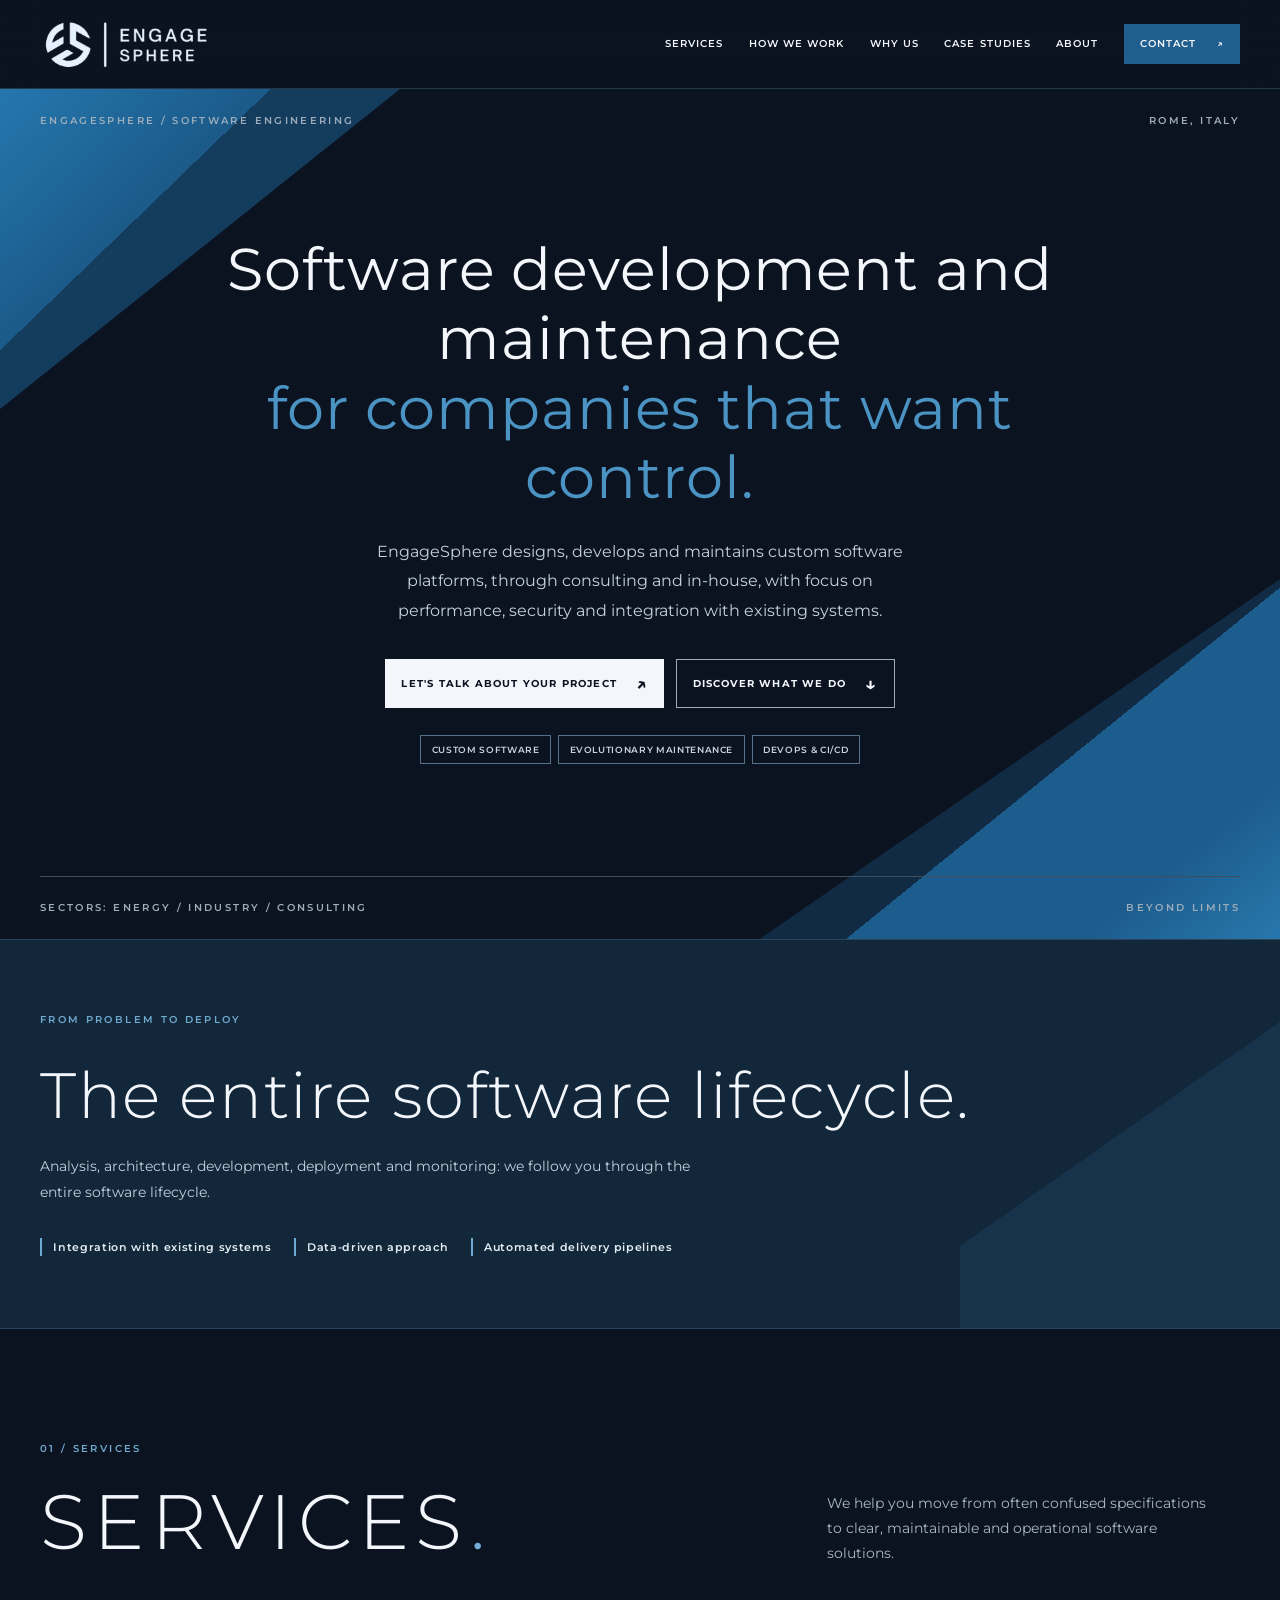
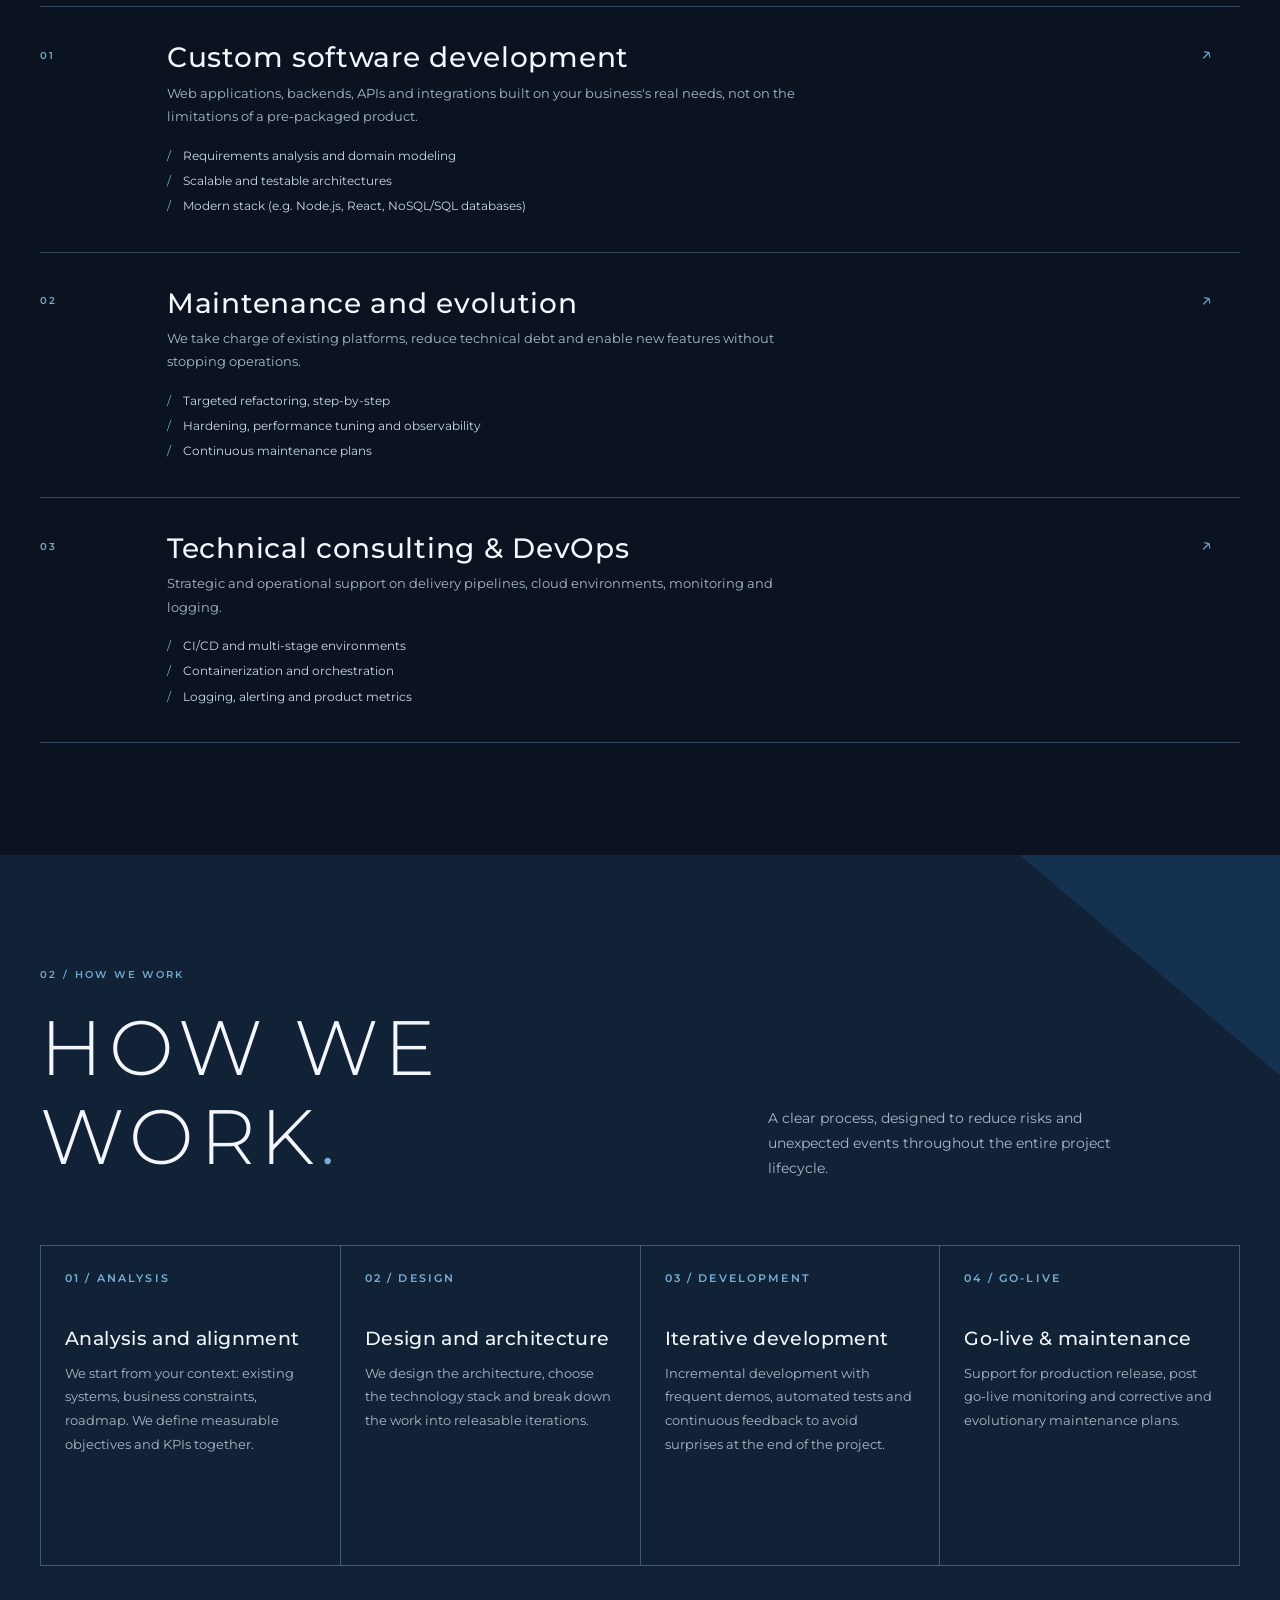
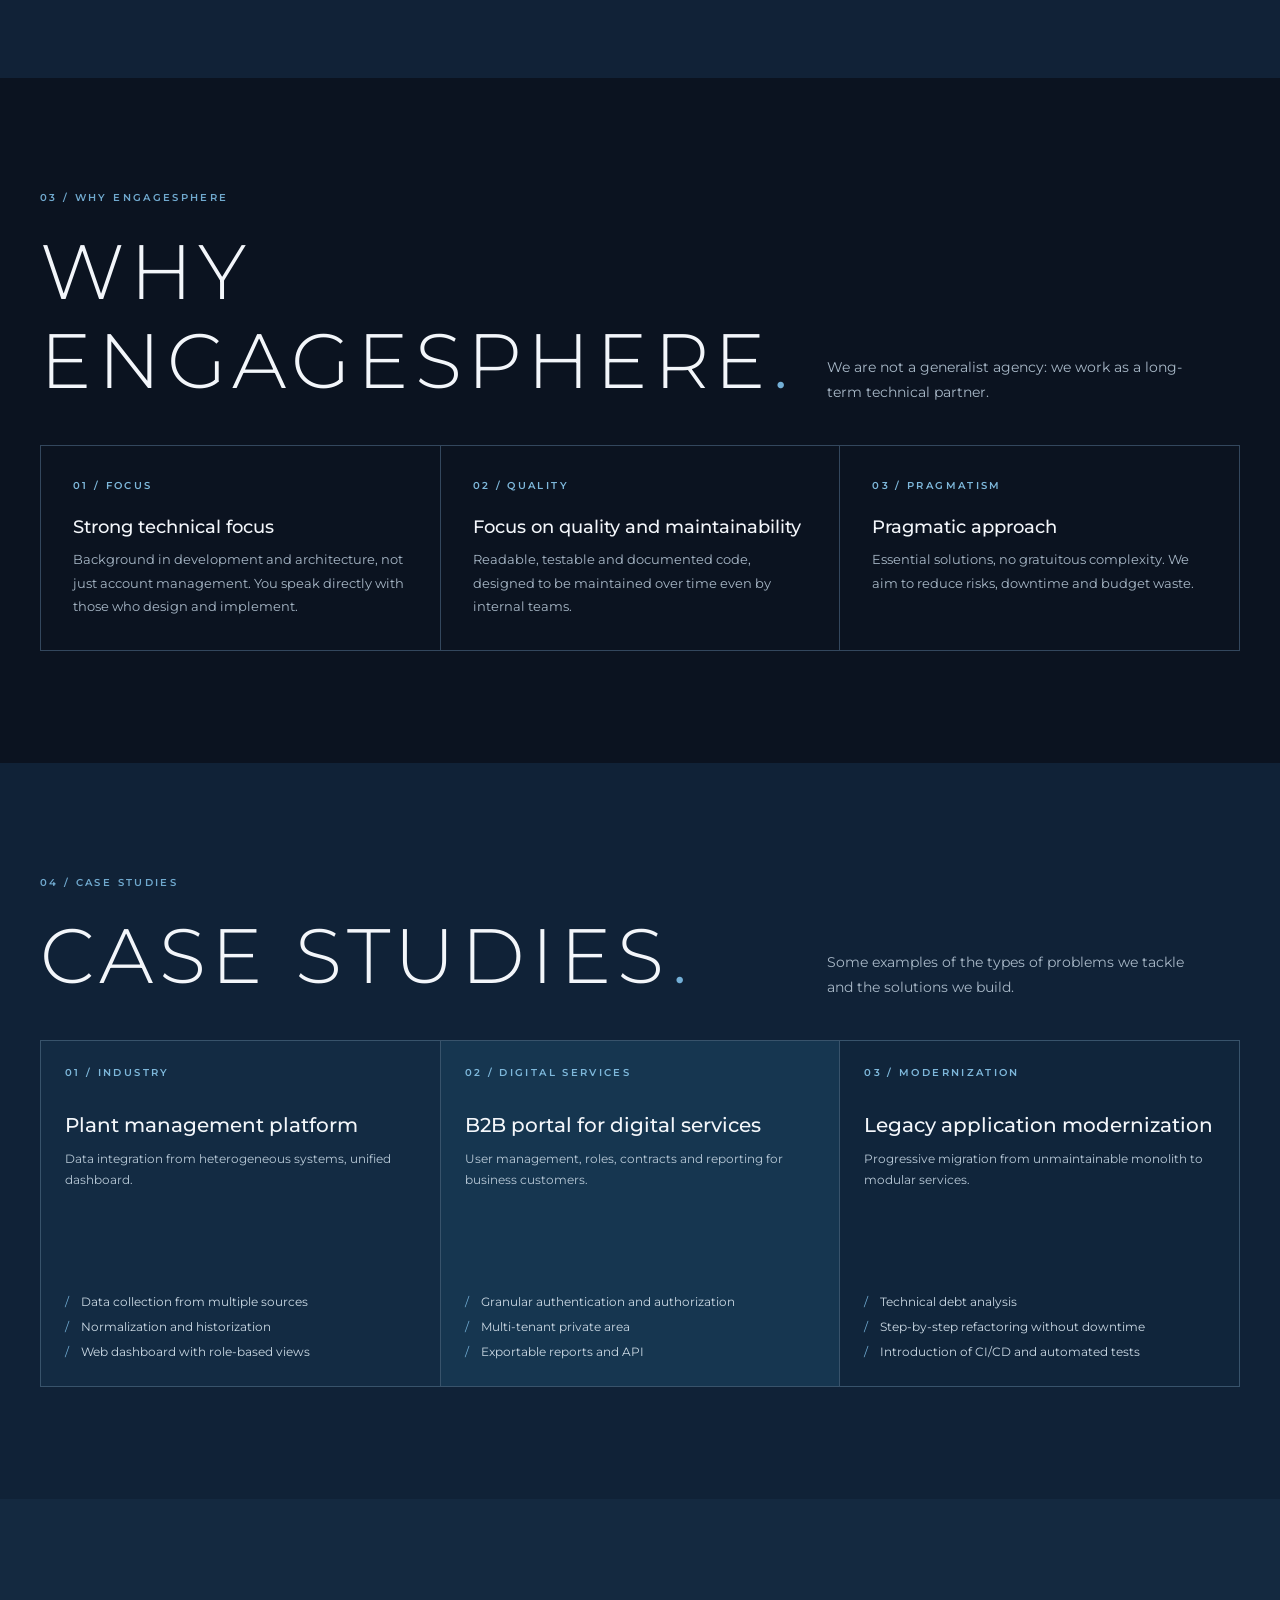
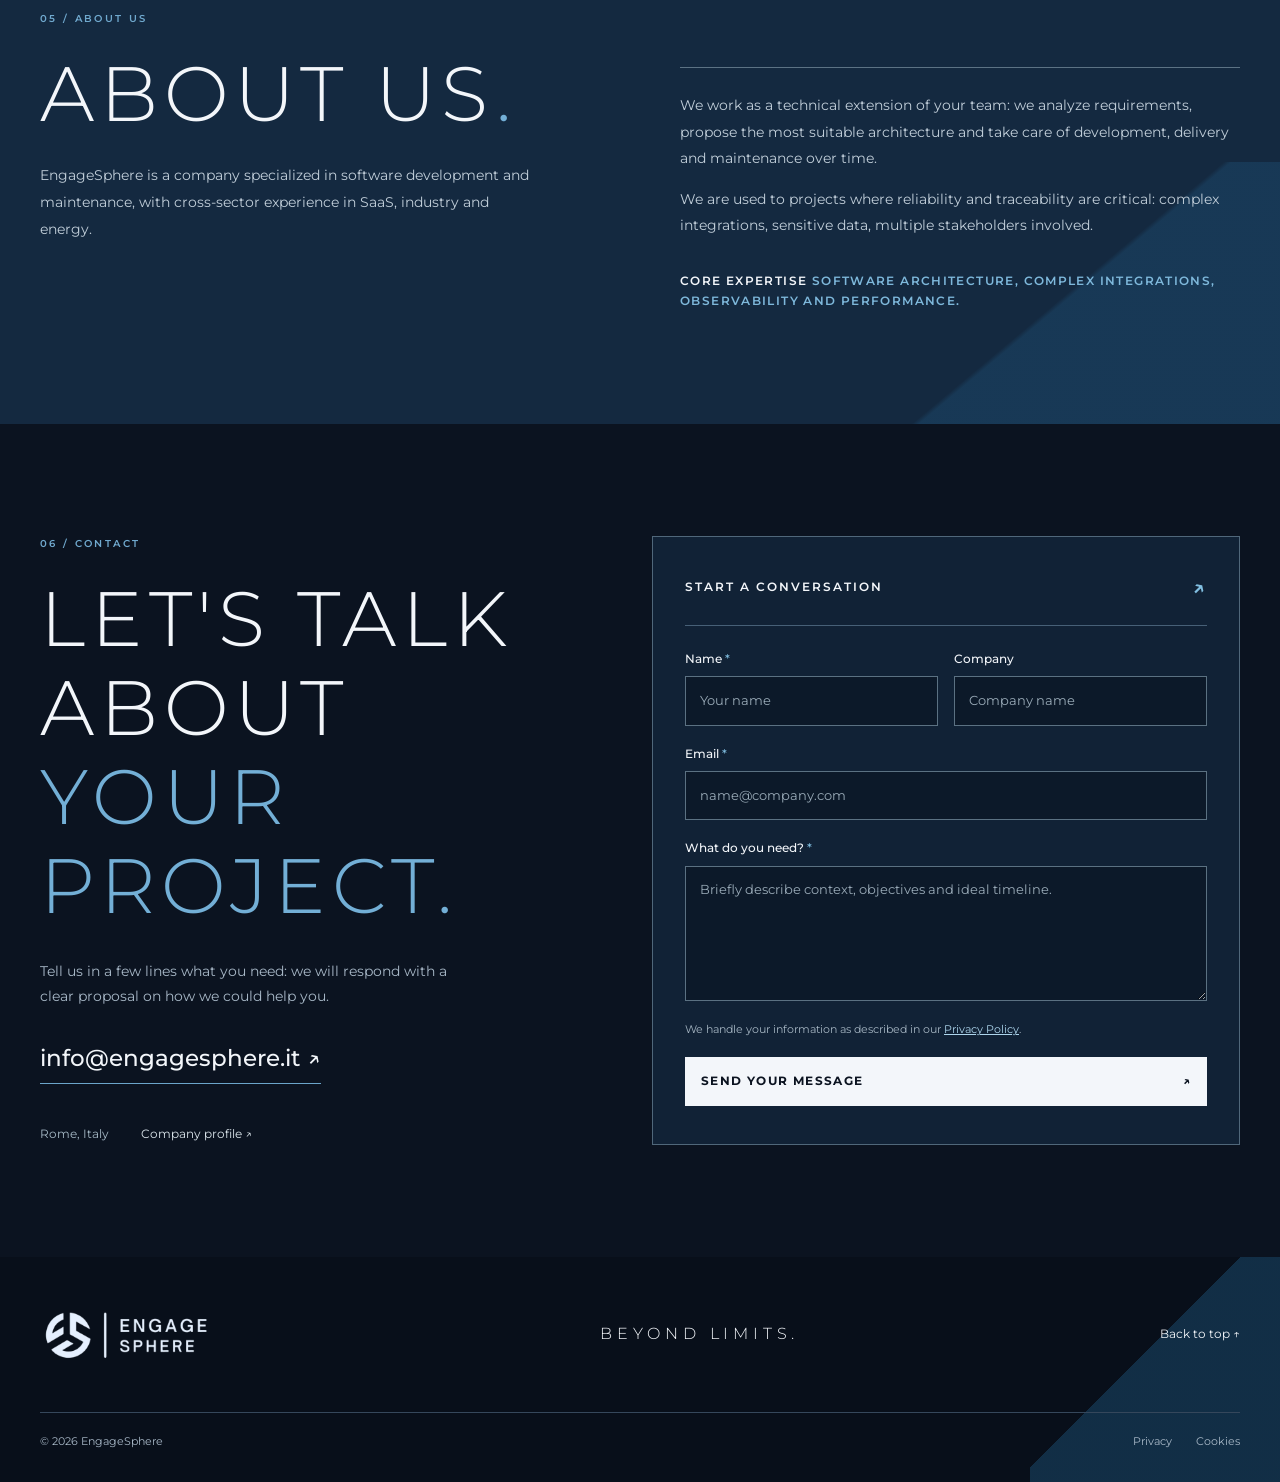
==== commit af01a50e: "followup" ====
--- a/index.html
+++ b/index.html
@@ -1,28 +1,36 @@
 <!DOCTYPE html>
 <html lang="en">
+
 <head>
   <meta charset="UTF-8">
   <meta name="viewport" content="width=device-width, initial-scale=1">
   <meta name="theme-color" content="#0b1320">
-  <meta name="description" content="EngageSphere develops and maintains custom software, through consulting and in-house, for companies that want robust and scalable digital solutions.">
+  <meta name="description"
+    content="EngageSphere develops and maintains custom software, through consulting and in-house, for companies that want robust and scalable digital solutions.">
   <meta property="og:title" content="EngageSphere — Beyond Limits">
-  <meta property="og:description" content="Custom software development, maintenance and technical consulting for businesses.">
+  <meta property="og:description"
+    content="Custom software development, maintenance and technical consulting for businesses.">
   <meta property="og:type" content="website">
   <title>EngageSphere — Beyond Limits</title>
   <link rel="icon" href="assets/img/favicon.svg" type="image/svg+xml">
   <link rel="preconnect" href="https://fonts.googleapis.com">
   <link rel="preconnect" href="https://fonts.gstatic.com" crossorigin>
-  <link href="https://fonts.googleapis.com/css2?family=Montserrat:wght@300;400;500;600;700&display=swap" rel="stylesheet">
+  <link href="https://fonts.googleapis.com/css2?family=Montserrat:wght@300;400;500;600;700&display=swap"
+    rel="stylesheet">
   <link rel="stylesheet" href="assets/css/style.css">
 </head>
+
 <body>
   <a class="skip-link" href="#main">Skip to content</a>
   <header class="site-header" id="top">
     <div class="container header-inner">
-      <a class="brand" href="#top" aria-label="EngageSphere, back to top"><img src="assets/img/engagesphere-logo.png" alt="EngageSphere" width="494" height="170"></a>
-      <button class="menu-toggle" type="button" aria-controls="site-nav" aria-expanded="false" aria-label="Open menu"><span></span><span></span></button>
+      <a class="brand" href="#top" aria-label="EngageSphere, back to top"><img src="assets/img/engagesphere-logo.png"
+          alt="EngageSphere" width="494" height="170"></a>
+      <button class="menu-toggle" type="button" aria-controls="site-nav" aria-expanded="false"
+        aria-label="Open menu"><span></span><span></span></button>
       <nav class="site-nav" id="site-nav" aria-label="Main navigation">
-        <a href="#services">Services</a><a href="#approach">How we work</a><a href="#why-us">Why us</a><a href="#case-studies">Case studies</a><a href="#about">About</a>
+        <a href="#services">Services</a><a href="#approach">How we work</a><a href="#why-us">Why us</a><a
+          href="#case-studies">Case studies</a><a href="#about">About</a>
         <a class="nav-contact" href="#contact">Contact <span aria-hidden="true">↗</span></a>
       </nav>
     </div>
@@ -34,80 +42,233 @@
       <div class="container hero-inner">
         <div class="hero-overline"><span>ENGAGESPHERE / SOFTWARE ENGINEERING</span><span>ROME, ITALY</span></div>
         <div class="hero-center">
-          <div class="hero-mark" aria-hidden="true"></div>
-          <p class="hero-pretitle">BEYOND LIMITS / CUSTOM SOFTWARE, NOT TEMPLATES</p>
           <h1 id="hero-title">Software development and maintenance<br><span>for companies that want control.</span></h1>
-          <p class="hero-description">EngageSphere designs, develops and maintains custom software platforms, through consulting and in-house, with focus on performance, security and integration with existing systems.</p>
-          <div class="hero-actions"><a class="button button-light" href="#contact">LET'S TALK ABOUT YOUR PROJECT <span aria-hidden="true">↗</span></a><a class="button button-outline" href="#services">DISCOVER WHAT WE DO <span aria-hidden="true">↓</span></a></div>
-          <div class="hero-tags"><span>Custom software</span><span>Evolutionary maintenance</span><span>DevOps & CI/CD</span></div>
+          <p class="hero-description">EngageSphere designs, develops and maintains custom software platforms, through
+            consulting and in-house, with focus on performance, security and integration with existing systems.</p>
+          <div class="hero-actions"><a class="button button-light" href="#contact">LET'S TALK ABOUT YOUR PROJECT <span
+                aria-hidden="true">↗</span></a><a class="button button-outline" href="#services">DISCOVER WHAT WE DO
+              <span aria-hidden="true">↓</span></a></div>
+          <div class="hero-tags"><span>Custom software</span><span>Evolutionary maintenance</span><span>DevOps &
+              CI/CD</span></div>
         </div>
         <div class="hero-bottom"><span>SECTORS: ENERGY / INDUSTRY / CONSULTING</span><span>BEYOND LIMITS</span></div>
       </div>
     </section>
 
-    <section class="statement" aria-labelledby="lifecycle-title"><div class="container statement-inner"><span class="small-label">FROM PROBLEM TO DEPLOY</span><h2 id="lifecycle-title">The entire software lifecycle.</h2><p>Analysis, architecture, development, deployment and monitoring: we follow you through the entire software lifecycle.</p><ul class="statement-list"><li>Integration with existing systems</li><li>Data-driven approach</li><li>Automated delivery pipelines</li></ul></div></section>
+    <section class="statement" aria-labelledby="lifecycle-title">
+      <div class="container statement-inner"><span class="small-label">FROM PROBLEM TO DEPLOY</span>
+        <h2 id="lifecycle-title">The entire software lifecycle.</h2>
+        <p>Analysis, architecture, development, deployment and monitoring: we follow you through the entire software
+          lifecycle.</p>
+        <ul class="statement-list">
+          <li>Integration with existing systems</li>
+          <li>Data-driven approach</li>
+          <li>Automated delivery pipelines</li>
+        </ul>
+      </div>
+    </section>
 
     <section class="section services-section" id="services" aria-labelledby="services-title">
       <div class="container">
-        <div class="section-intro"><span class="small-label">01 / SERVICES</span><h2 id="services-title">SERVICES<span>.</span></h2><p>We help you move from often confused specifications to clear, maintainable and operational software solutions.</p></div>
+        <div class="section-intro"><span class="small-label">01 / SERVICES</span>
+          <h2 id="services-title">SERVICES<span>.</span></h2>
+          <p>We help you move from often confused specifications to clear, maintainable and operational software
+            solutions.</p>
+        </div>
         <div class="service-list">
-          <article class="service-row"><span class="service-number">01</span><div><h3>Custom software development</h3><p>Web applications, backends, APIs and integrations built on your business's real needs, not on the limitations of a pre-packaged product.</p><ul><li>Requirements analysis and domain modeling</li><li>Scalable and testable architectures</li><li>Modern stack (e.g. Node.js, React, NoSQL/SQL databases)</li></ul></div><span class="row-symbol" aria-hidden="true">↗</span></article>
-          <article class="service-row"><span class="service-number">02</span><div><h3>Maintenance and evolution</h3><p>We take charge of existing platforms, reduce technical debt and enable new features without stopping operations.</p><ul><li>Targeted refactoring, step-by-step</li><li>Hardening, performance tuning and observability</li><li>Continuous maintenance plans</li></ul></div><span class="row-symbol" aria-hidden="true">↗</span></article>
-          <article class="service-row"><span class="service-number">03</span><div><h3>Technical consulting & DevOps</h3><p>Strategic and operational support on delivery pipelines, cloud environments, monitoring and logging.</p><ul><li>CI/CD and multi-stage environments</li><li>Containerization and orchestration</li><li>Logging, alerting and product metrics</li></ul></div><span class="row-symbol" aria-hidden="true">↗</span></article>
+          <article class="service-row"><span class="service-number">01</span>
+            <div>
+              <h3>Custom software development</h3>
+              <p>Web applications, backends, APIs and integrations built on your business's real needs, not on the
+                limitations of a pre-packaged product.</p>
+              <ul>
+                <li>Requirements analysis and domain modeling</li>
+                <li>Scalable and testable architectures</li>
+                <li>Modern stack (e.g. Node.js, React, NoSQL/SQL databases)</li>
+              </ul>
+            </div><span class="row-symbol" aria-hidden="true">↗</span>
+          </article>
+          <article class="service-row"><span class="service-number">02</span>
+            <div>
+              <h3>Maintenance and evolution</h3>
+              <p>We take charge of existing platforms, reduce technical debt and enable new features without stopping
+                operations.</p>
+              <ul>
+                <li>Targeted refactoring, step-by-step</li>
+                <li>Hardening, performance tuning and observability</li>
+                <li>Continuous maintenance plans</li>
+              </ul>
+            </div><span class="row-symbol" aria-hidden="true">↗</span>
+          </article>
+          <article class="service-row"><span class="service-number">03</span>
+            <div>
+              <h3>Technical consulting & DevOps</h3>
+              <p>Strategic and operational support on delivery pipelines, cloud environments, monitoring and logging.
+              </p>
+              <ul>
+                <li>CI/CD and multi-stage environments</li>
+                <li>Containerization and orchestration</li>
+                <li>Logging, alerting and product metrics</li>
+              </ul>
+            </div><span class="row-symbol" aria-hidden="true">↗</span>
+          </article>
         </div>
       </div>
     </section>
 
     <section class="section approach-section" id="approach" aria-labelledby="approach-title">
       <div class="container">
-        <div class="approach-header"><span class="small-label">02 / HOW WE WORK</span><h2 id="approach-title">HOW WE WORK<span>.</span></h2><p>A clear process, designed to reduce risks and unexpected events throughout the entire project lifecycle.</p></div>
+        <div class="approach-header"><span class="small-label">02 / HOW WE WORK</span>
+          <h2 id="approach-title">HOW WE WORK<span>.</span></h2>
+          <p>A clear process, designed to reduce risks and unexpected events throughout the entire project lifecycle.
+          </p>
+        </div>
         <ol class="steps">
-          <li><span>01 / ANALYSIS</span><h3>Analysis and alignment</h3><p>We start from your context: existing systems, business constraints, roadmap. We define measurable objectives and KPIs together.</p></li>
-          <li><span>02 / DESIGN</span><h3>Design and architecture</h3><p>We design the architecture, choose the technology stack and break down the work into releasable iterations.</p></li>
-          <li><span>03 / DEVELOPMENT</span><h3>Iterative development</h3><p>Incremental development with frequent demos, automated tests and continuous feedback to avoid surprises at the end of the project.</p></li>
-          <li><span>04 / GO-LIVE</span><h3>Go-live & maintenance</h3><p>Support for production release, post go-live monitoring and corrective and evolutionary maintenance plans.</p></li>
+          <li><span>01 / ANALYSIS</span>
+            <h3>Analysis and alignment</h3>
+            <p>We start from your context: existing systems, business constraints, roadmap. We define measurable
+              objectives and KPIs together.</p>
+          </li>
+          <li><span>02 / DESIGN</span>
+            <h3>Design and architecture</h3>
+            <p>We design the architecture, choose the technology stack and break down the work into releasable
+              iterations.</p>
+          </li>
+          <li><span>03 / DEVELOPMENT</span>
+            <h3>Iterative development</h3>
+            <p>Incremental development with frequent demos, automated tests and continuous feedback to avoid surprises
+              at the end of the project.</p>
+          </li>
+          <li><span>04 / GO-LIVE</span>
+            <h3>Go-live & maintenance</h3>
+            <p>Support for production release, post go-live monitoring and corrective and evolutionary maintenance
+              plans.</p>
+          </li>
         </ol>
       </div>
     </section>
 
     <section class="section why-section" id="why-us" aria-labelledby="why-title">
       <div class="container">
-        <div class="section-intro"><span class="small-label">03 / WHY ENGAGESPHERE</span><h2 id="why-title">WHY ENGAGESPHERE<span>.</span></h2><p>We are not a generalist agency: we work as a long-term technical partner.</p></div>
+        <div class="section-intro"><span class="small-label">03 / WHY ENGAGESPHERE</span>
+          <h2 id="why-title">WHY ENGAGESPHERE<span>.</span></h2>
+          <p>We are not a generalist agency: we work as a long-term technical partner.</p>
+        </div>
         <div class="why-grid">
-          <article><span class="panel-index">01 / FOCUS</span><h3>Strong technical focus</h3><p>Background in development and architecture, not just account management. You speak directly with those who design and implement.</p></article>
-          <article><span class="panel-index">02 / QUALITY</span><h3>Focus on quality and maintainability</h3><p>Readable, testable and documented code, designed to be maintained over time even by internal teams.</p></article>
-          <article><span class="panel-index">03 / PRAGMATISM</span><h3>Pragmatic approach</h3><p>Essential solutions, no gratuitous complexity. We aim to reduce risks, downtime and budget waste.</p></article>
+          <article><span class="panel-index">01 / FOCUS</span>
+            <h3>Strong technical focus</h3>
+            <p>Background in development and architecture, not just account management. You speak directly with those
+              who design and implement.</p>
+          </article>
+          <article><span class="panel-index">02 / QUALITY</span>
+            <h3>Focus on quality and maintainability</h3>
+            <p>Readable, testable and documented code, designed to be maintained over time even by internal teams.</p>
+          </article>
+          <article><span class="panel-index">03 / PRAGMATISM</span>
+            <h3>Pragmatic approach</h3>
+            <p>Essential solutions, no gratuitous complexity. We aim to reduce risks, downtime and budget waste.</p>
+          </article>
         </div>
       </div>
     </section>
 
     <section class="section cases-section" id="case-studies" aria-labelledby="cases-title">
       <div class="container">
-        <div class="section-intro"><span class="small-label">04 / CASE STUDIES</span><h2 id="cases-title">CASE STUDIES<span>.</span></h2><p>Some examples of the types of problems we tackle and the solutions we build.</p></div>
+        <div class="section-intro"><span class="small-label">04 / CASE STUDIES</span>
+          <h2 id="cases-title">CASE STUDIES<span>.</span></h2>
+          <p>Some examples of the types of problems we tackle and the solutions we build.</p>
+        </div>
         <div class="case-grid">
-          <article class="case-card"><span class="panel-index">01 / INDUSTRY</span><h3>Plant management platform</h3><p>Data integration from heterogeneous systems, unified dashboard.</p><ul><li>Data collection from multiple sources</li><li>Normalization and historization</li><li>Web dashboard with role-based views</li></ul></article>
-          <article class="case-card"><span class="panel-index">02 / DIGITAL SERVICES</span><h3>B2B portal for digital services</h3><p>User management, roles, contracts and reporting for business customers.</p><ul><li>Granular authentication and authorization</li><li>Multi-tenant private area</li><li>Exportable reports and API</li></ul></article>
-          <article class="case-card"><span class="panel-index">03 / MODERNIZATION</span><h3>Legacy application modernization</h3><p>Progressive migration from unmaintainable monolith to modular services.</p><ul><li>Technical debt analysis</li><li>Step-by-step refactoring without downtime</li><li>Introduction of CI/CD and automated tests</li></ul></article>
-        </div>
-      </div>
-    </section>
-
-    <section class="section about-section" id="about" aria-labelledby="about-title"><div class="container about-layout"><div><span class="small-label">05 / ABOUT US</span><h2 id="about-title">ABOUT US<span>.</span></h2><p class="about-lead">EngageSphere is a company specialized in software development and maintenance, with cross-sector experience in SaaS, industry and energy.</p></div><div class="about-copy"><p>We work as a technical extension of your team: we analyze requirements, propose the most suitable architecture and take care of development, delivery and maintenance over time.</p><p>We are used to projects where reliability and traceability are critical: complex integrations, sensitive data, multiple stakeholders involved.</p><div class="about-signoff">CORE EXPERTISE <span>Software architecture, complex integrations, observability and performance.</span></div></div></div></section>
-
-    <section class="section contact-section" id="contact" aria-labelledby="contact-title"><div class="container contact-layout">
-      <div class="contact-copy"><span class="small-label">06 / CONTACT</span><h2 id="contact-title">LET'S TALK ABOUT<br><em>YOUR PROJECT.</em></h2><p>Tell us in a few lines what you need: we will respond with a clear proposal on how we could help you.</p><a class="contact-email" href="mailto:info@engagesphere.it">info@engagesphere.it ↗</a><div class="contact-meta"><span>Rome, Italy</span><a href="https://www.linkedin.com/company/engagesphere-srls" target="_blank" rel="noopener noreferrer">Company profile ↗</a></div></div>
-      <form class="contact-form" id="contact-form" action="https://formspree.io/f/meowngrq" method="POST">
-        <p class="form-title">START A CONVERSATION <span>↗</span></p>
-        <div class="form-row"><div class="form-field"><label for="name">Name <span>*</span></label><input id="name" name="name" type="text" placeholder="Your name" autocomplete="name" required></div><div class="form-field"><label for="company">Company</label><input id="company" name="company" type="text" placeholder="Company name" autocomplete="organization"></div></div>
-        <div class="form-field"><label for="email">Email <span>*</span></label><input id="email" name="email" type="email" placeholder="name@company.com" autocomplete="email" required></div>
-        <div class="form-field"><label for="message">What do you need? <span>*</span></label><textarea id="message" name="message" rows="5" placeholder="Briefly describe context, objectives and ideal timeline." required></textarea></div>
-        <p class="form-privacy">We handle your information as described in our <a href="privacy.html">Privacy Policy</a>.</p>
-        <p class="form-note" id="form-note" role="status" aria-live="polite"></p>
-        <button class="form-submit" type="submit">Send your message <span aria-hidden="true">↗</span></button>
-      </form>
-    </div></section>
+          <article class="case-card"><span class="panel-index">01 / INDUSTRY</span>
+            <h3>Plant management platform</h3>
+            <p>Data integration from heterogeneous systems, unified dashboard.</p>
+            <ul>
+              <li>Data collection from multiple sources</li>
+              <li>Normalization and historization</li>
+              <li>Web dashboard with role-based views</li>
+            </ul>
+          </article>
+          <article class="case-card"><span class="panel-index">02 / DIGITAL SERVICES</span>
+            <h3>B2B portal for digital services</h3>
+            <p>User management, roles, contracts and reporting for business customers.</p>
+            <ul>
+              <li>Granular authentication and authorization</li>
+              <li>Multi-tenant private area</li>
+              <li>Exportable reports and API</li>
+            </ul>
+          </article>
+          <article class="case-card"><span class="panel-index">03 / MODERNIZATION</span>
+            <h3>Legacy application modernization</h3>
+            <p>Progressive migration from unmaintainable monolith to modular services.</p>
+            <ul>
+              <li>Technical debt analysis</li>
+              <li>Step-by-step refactoring without downtime</li>
+              <li>Introduction of CI/CD and automated tests</li>
+            </ul>
+          </article>
+        </div>
+      </div>
+    </section>
+
+    <section class="section about-section" id="about" aria-labelledby="about-title">
+      <div class="container about-layout">
+        <div><span class="small-label">05 / ABOUT US</span>
+          <h2 id="about-title">ABOUT US<span>.</span></h2>
+          <p class="about-lead">EngageSphere is a company specialized in software development and maintenance, with
+            cross-sector experience in SaaS, industry and energy.</p>
+        </div>
+        <div class="about-copy">
+          <p>We work as a technical extension of your team: we analyze requirements, propose the most suitable
+            architecture and take care of development, delivery and maintenance over time.</p>
+          <p>We are used to projects where reliability and traceability are critical: complex integrations, sensitive
+            data, multiple stakeholders involved.</p>
+          <div class="about-signoff">CORE EXPERTISE <span>Software architecture, complex integrations, observability and
+              performance.</span></div>
+        </div>
+      </div>
+    </section>
+
+    <section class="section contact-section" id="contact" aria-labelledby="contact-title">
+      <div class="container contact-layout">
+        <div class="contact-copy"><span class="small-label">06 / CONTACT</span>
+          <h2 id="contact-title">LET'S TALK ABOUT<br><em>YOUR PROJECT.</em></h2>
+          <p>Tell us in a few lines what you need: we will respond with a clear proposal on how we could help you.</p><a
+            class="contact-email" href="mailto:info@engagesphere.it">info@engagesphere.it ↗</a>
+          <div class="contact-meta"><span>Rome, Italy</span><a href="https://www.linkedin.com/company/engagesphere-srls"
+              target="_blank" rel="noopener noreferrer">Company profile ↗</a></div>
+        </div>
+        <form class="contact-form" id="contact-form" action="https://formspree.io/f/meowngrq" method="POST">
+          <p class="form-title">START A CONVERSATION <span>↗</span></p>
+          <div class="form-row">
+            <div class="form-field"><label for="name">Name <span>*</span></label><input id="name" name="name"
+                type="text" placeholder="Your name" autocomplete="name" required></div>
+            <div class="form-field"><label for="company">Company</label><input id="company" name="company" type="text"
+                placeholder="Company name" autocomplete="organization"></div>
+          </div>
+          <div class="form-field"><label for="email">Email <span>*</span></label><input id="email" name="email"
+              type="email" placeholder="name@company.com" autocomplete="email" required></div>
+          <div class="form-field"><label for="message">What do you need? <span>*</span></label><textarea id="message"
+              name="message" rows="5" placeholder="Briefly describe context, objectives and ideal timeline."
+              required></textarea></div>
+          <p class="form-privacy">We handle your information as described in our <a href="privacy.html">Privacy
+              Policy</a>.</p>
+          <p class="form-note" id="form-note" role="status" aria-live="polite"></p>
+          <button class="form-submit" type="submit">Send your message <span aria-hidden="true">↗</span></button>
+        </form>
+      </div>
+    </section>
   </main>
-  <footer class="site-footer"><div class="container footer-main"><a class="brand footer-brand" href="#top" aria-label="EngageSphere, back to top"><img src="assets/img/engagesphere-logo.png" alt="EngageSphere" width="494" height="170"></a><p>BEYOND LIMITS.</p><a href="#top">Back to top ↑</a></div><div class="container footer-bottom"><span>© <span id="year"></span> EngageSphere SRLS</span><div><a href="privacy.html">Privacy</a><a href="cookies.html">Cookies</a></div></div></footer>
+  <footer class="site-footer">
+    <div class="container footer-main"><a class="brand footer-brand" href="#top"
+        aria-label="EngageSphere, back to top"><img src="assets/img/engagesphere-logo.png" alt="EngageSphere"
+          width="494" height="170"></a>
+      <p>BEYOND LIMITS.</p><a href="#top">Back to top ↑</a>
+    </div>
+    <div class="container footer-bottom"><span>© <span id="year"></span> EngageSphere</span>
+      <div><a href="privacy.html">Privacy</a><a href="cookies.html">Cookies</a></div>
+    </div>
+  </footer>
   <script src="assets/js/main.js" defer></script>
 </body>
+
 </html>
--- a/assets/css/style.css
+++ b/assets/css/style.css
@@ -142,8 +142,16 @@
 .legal-main h3{font-size:1rem;font-weight:500;margin:1.5rem 0 .5rem}
 .legal-main p,.legal-main li{color:#c5d0d9}.legal-main a{color:#a2d1ed}.legal-main .legal-updated{font-size:.8rem;color:#a6b5c0;margin-bottom:2.5rem}
 .legal-main li{margin:.25rem 0}.legal-back{display:inline-block;margin-top:2rem;font-weight:600;text-decoration:none}
+@media(prefers-reduced-motion:no-preference){
+  .has-scroll-reveal .reveal-item{opacity:0;transform:translateY(24px);transition:opacity .65s ease,transform .65s cubic-bezier(.2,.7,.2,1)}
+  .has-scroll-reveal .reveal-item.is-visible{opacity:1;transform:none}
+  .has-scroll-reveal .service-row:nth-child(2),.has-scroll-reveal .steps li:nth-child(2),.has-scroll-reveal .why-grid article:nth-child(2),.has-scroll-reveal .case-card:nth-child(2),.has-scroll-reveal .about-layout>div:nth-child(2),.has-scroll-reveal .contact-form{transition-delay:.08s}
+  .has-scroll-reveal .service-row:nth-child(3),.has-scroll-reveal .steps li:nth-child(3),.has-scroll-reveal .why-grid article:nth-child(3),.has-scroll-reveal .case-card:nth-child(3){transition-delay:.16s}
+  .has-scroll-reveal .steps li:nth-child(4){transition-delay:.24s}
+}
 @media(min-width:600px){.hero-overline span:last-child{display:block}.hero-mark{width:195px;height:195px;background-size:567px 195px}.form-row{grid-template-columns:1fr 1fr;gap:1rem}.contact-form{padding:2rem}.steps{grid-template-columns:repeat(2,1fr);border-left:1px solid #3e5b73}.steps li{padding:1.5rem;border-right:1px solid #3e5b73}}
 @media(min-width:800px){.container{width:min(1200px,calc(100% - 4rem))}.section{padding:7rem 0}.hero,.hero-inner{min-height:800px}.hero-mark{width:185px;height:185px;background-size:538px 185px;margin-bottom:2.5rem}.hero-pretitle{font-size:.75rem}.hero h1{font-size:clamp(2.8rem,4.6vw,4.1rem)}.hero-description{font-size:1rem}.section-intro{grid-template-columns:1.3fr .7fr}.section-intro .small-label{grid-column:1/-1}.section-intro h2{grid-column:1}.section-intro>p{grid-column:2}.service-row{grid-template-columns:95px 1fr 40px;gap:2rem;padding:2.2rem 0}.approach-header{grid-template-columns:1.2fr .8fr}.approach-header .small-label{grid-column:1/-1}.steps{grid-template-columns:repeat(4,1fr);margin-top:4rem}.steps li{min-height:320px}.why-grid{grid-template-columns:repeat(3,1fr);border-left:1px solid var(--line)}.why-grid article{padding:2rem;border-right:1px solid var(--line)}.case-grid{grid-template-columns:repeat(3,1fr)}.about-layout{grid-template-columns:1fr 1fr;gap:5rem}.about-copy{margin-top:3.5rem}.contact-layout{grid-template-columns:.95fr 1.05fr;gap:5rem}.footer-main{grid-template-columns:1fr 1fr auto;align-items:center}}
 @media(min-width:1000px){.header-inner{height:88px}.brand{width:170px}.menu-toggle{display:none}.site-nav,.site-nav.is-open{position:static;display:flex;align-items:center;gap:1.6rem;padding:0;background:none;box-shadow:none;border:0}.site-nav a{font-size:.64rem;padding:.5rem 0}.site-nav .nav-contact{margin:0;padding:.75rem 1rem;gap:1.3rem}.hero,.hero-inner{min-height:850px}.hero-angle-top{width:400px;height:320px}.hero-angle-bottom{width:520px;height:360px}}
 @media(max-width:390px){.container{width:calc(100% - 2rem)}.hero,.hero-inner{min-height:740px}.hero h1{font-size:1.8rem}.hero-mark{width:125px;height:125px;background-size:363px 125px}.hero-actions{align-items:stretch;flex-direction:column}.hero-bottom span:last-child{display:none}.hero-pretitle{font-size:.56rem}}
 @media(prefers-reduced-motion:reduce){html{scroll-behavior:auto}*,*::before,*::after{transition-duration:.01ms!important;animation-duration:.01ms!important}}
+@media print{.has-scroll-reveal .reveal-item{opacity:1;transform:none}}
